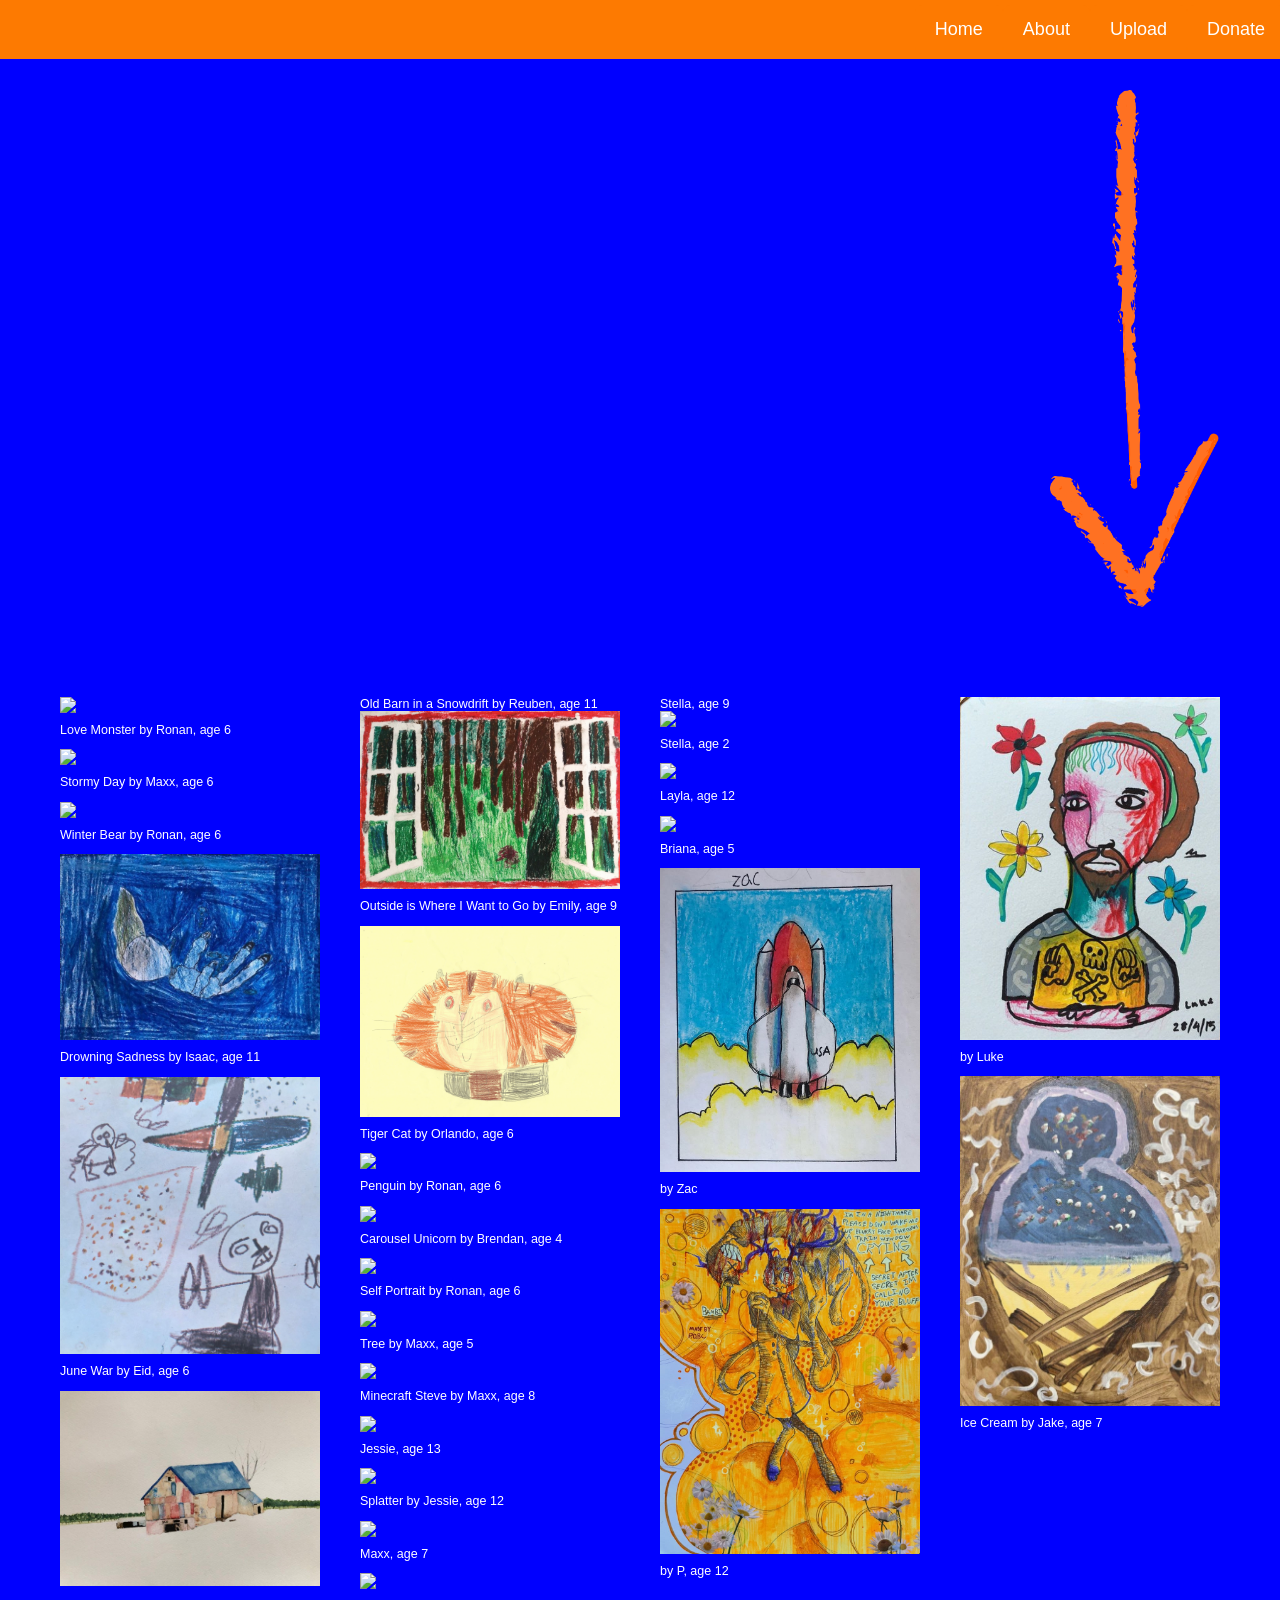
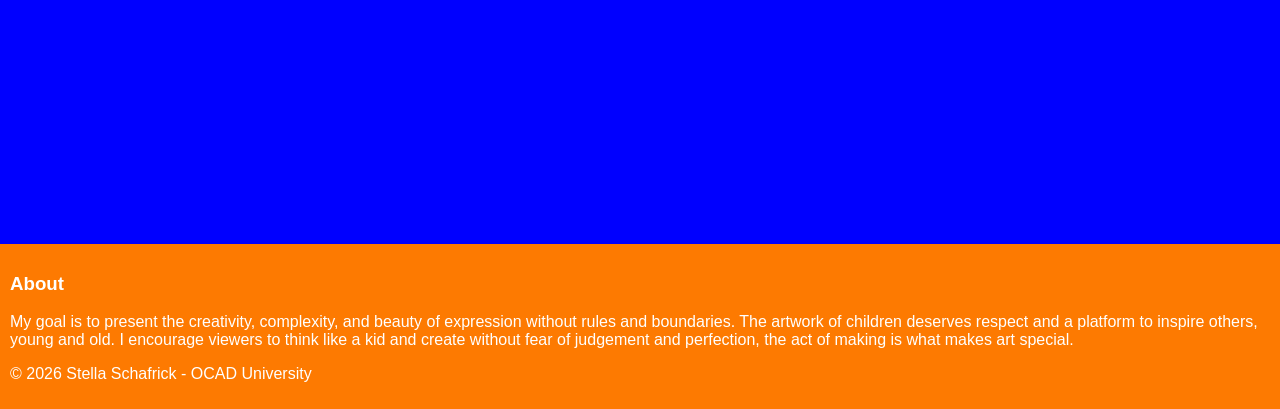
==== index.html @ 602b0946 "moved added new content" ====
<!DOCTYPE html>
<html lang="en">

<head>

<meta charset="UTF-8">
<meta name="viewport" content="width=device-width, initial-scale=1.0">


<script src="https://code.jquery.com/jquery-3.7.1.min.js" integrity="sha256-/JqT3SQfawRcv/BIHPThkBvs0OEvtFFmqPF/lYI/Cxo=" crossorigin="anonymous"></script>
<script src="https://cdn.jsdelivr.net/npm/jquery.scrollto@2.1.3/jquery.scrollTo.min.js"></script>



<head>
<link rel="stylesheet" href="https://use.typekit.net/yku5wda.css">
<link rel="stylesheet" href="main.css">
</head>

<script src="script.js"></script>

<script>
    function openImage(img) {
      document.getElementById("lightbox").style.display = "flex";
      document.getElementById("lightbox-img").src = img.src;
    
      const caption = img.dataset.caption || "";
      document.getElementById("lightbox-caption").textContent = caption;
    }
    
    function closeImage() {
      document.getElementById("lightbox").style.display = "none";
    }
    </script>

<body>
    <header>


        <nav class="header-right">
            <a href="index.html">Home</a>
            <a class="scroll-link" href="#about">About</a>
            <a href="upload.html">Upload</a>
            <a href="donate.html">Donate</a>


        </nav>
        <div class="header-left">
            <h1 class="image-text">Think Like A Kid</h1>
            <img src="img/arrow2.png" class="arrow-img">
        </div>

    </header>

    



</html>

<div id="lightbox" onclick="closeImage()">
        <img id="lightbox-img">
        <p id="lightbox-caption"></p>
</div>


<div id="lightbox" onclick="closeImage()">
    <img id="lightbox-img">
    </div>



<div class="image-grid">


<div>
<img src="img/lovemonster_ronan_age 6.jpg" onclick="openImage(this)">
<p>Love Monster by Ronan, age 6</p>
</div>

<div>
<img src="img/maxx 2.png" onclick="openImage(this)">
<p>Stormy Day by Maxx, age 6</p>
</div>

<div>
<img src="img/winter bear_ronan_age 6.png" onclick="openImage(this)">
<p>Winter Bear by Ronan, age 6</p>
</div>

<div>
    <img src="img/drowning sadness by isaac age 11.jpg" onclick="openImage(this)">
    <p>Drowning Sadness by Isaac, age 11</p>
    </div>  

    <div>
        <img src="img/june war by Eid age 6.jpg" onclick="openImage(this)">
        <p>June War by Eid, age 6</p>
    </div>  

    <div>
        <img src="img/Old Barn in a Snowdrift Reuben, Age 11 .jpg" onclick="openImage(this)">
        <p>Old Barn in a Snowdrift by Reuben, age 11</p>
    </div>  

    <div>
        <img src="img/outside is where i want to go by emily age 9.jpg" onclick="openImage(this)">
        <p>Outside is Where I Want to Go by Emily, age 9</p>
        </div>  

        <div>
            <img src="img/tiger cat by orlando, age 6.jpg" onclick="openImage(this)">
            <p>Tiger Cat by Orlando, age 6</p>
            </div>  

       
<div>
<img src="img/penguin_ronan_age 6.jpg" onclick="openImage(this)">
<p>Penguin by Ronan, age 6</p>
</div>

<div>
    <img src="img/decorated carousel unicorn_brendan 2026_age 4.jpg" onclick="openImage(this)">
    <p>Carousel Unicorn by Brendan, age 4</p>
    </div>

<div>
<img src="img/self portrait_ronan _age 6.jpg" onclick="openImage(this)">
<p>Self Portrait by Ronan, age 6</p>
</div>

<div>
<img src="img/maxx.png" onclick="openImage(this)">
<p>Tree by Maxx, age 5</p>
</div>

<div>
    <img src="img/maxx 3.png" onclick="openImage(this)">
    <p>Minecraft Steve by Maxx, age 8</p>
    </div>

<div>
    <img src="img/jessie.png" onclick="openImage(this)">
    <p>Jessie, age 13</p>
    </div>  

<div>
    <img src="img/jessie 2.png" onclick="openImage(this)">
    <p>Splatter by Jessie, age 12</p>
    </div>  
 
    <div>
        <img src="img/maxx 2015.png" onclick="openImage(this)">
        <p>Maxx, age 7</p>
    </div>  

    <div>
        <img src="img/jessie 2014.png" onclick="openImage(this)">
        <p>Stella, age 9</p>
        </div>  
       
        <div>
            <img src="img/stella 2008.png" onclick="openImage(this)">
            <p>Stella, age 2</p>
        </div>  

      <div>
           <img src="img/elephant12.png" onclick="openImage(this)">
        <p>Layla, age 12</p>
     </div>  
     
     <div>
        <img src="img/flowers5.png" onclick="openImage(this)">
        <p>Briana, age 5</p>
    </div>  

    <div>
        <img src="img/Zac.jpg" onclick="openImage(this)">
        <p>by Zac</p>
    </div>  

    <div>
        <img src="img/P12.jpg" onclick="openImage(this)">
        <p>by P, age 12</p>
    </div>  

    <div>
        <img src="img/Luke.jpg" onclick="openImage(this)">
        <p>by Luke</p>
    </div>  

    <div>
        <img src="img/jake7.jpg" 
        onclick="openImage(this)">
        <p>Ice Cream by Jake, age 7</p>
      </div>

</div>






</script>

        <div class="page-container">
          
      
          <footer id="about">

            <h3>About</h3>
            <p>My goal is to present the creativity, complexity, and beauty of expression without rules and boundaries. 
                The artwork of children deserves respect and a platform to inspire others, young and old. 
                I encourage viewers to think like a kid and create without fear of judgement and perfection, the act of making is what makes art special. </p>
            <p>© 2026 Stella Schafrick - OCAD University</p>
          </footer>
      
        </div>
      </body>

   
      
     
</html>
---- main.css ----
body {
    margin: 0;
    background-color: blue;
    font-family: "Arial", sans-serif;
    text-align: left;
    color: white;
  
    
    }

    img {

        max-width: 100%;
    }
    
    header {
      width: 100%;
      padding: 30px 60px;
      box-sizing: border-box;
    }
        nav.header-right {
          
          position:fixed;
          top:0px;
          right:60px;

          line-height:2.7;
        
        }
        
        nav a {
          display:inline-block;
        padding: 0px 20px;
        background: #fd7a01;
        color: white;
        text-decoration: none;
        border-radius: 7px;
          transition: transform 0.2s;
          
        
        
        
        }

        nav a:hover {
          transform: rotate(10deg);
        }


   h1 {
    font-family: "peckham-press", sans-serif;
    font-weight: 400;
    font-style: normal;      
    font-size: 14vw;
     margin: 0;
     line-height:1.1;
     background-image: url('img/orange1.jpg'); 
     -webkit-background-clip: text; 
     background-clip: text;
  
     -webkit-text-fill-color: transparent; 
     color: transparent;   
    
    }
    
    
    .image-grid {

        column-count: 4;
        column-gap: 40px;
        padding: 60px;
        break-inside: avoid;
        
        }

    
    .image-grid img {
    
    width: 100%;
    max-width: 600px;
    display: grid;
    margin: auto;
    cursor: pointer;
    transition: transform 0.2s;
    break-inside: avoid;

    
    }
    
    
    .image-grid p {
    
    font-size: 12.5px;
    margin-top: 10px;
    font-weight: 500;
    break-inside: avoid;

    
    }
    
    .grid-container {
        display: grid;
        grid-template-columns: repeat(3, 100px);
        justify-content: left;
      }
      
    
    
    

    img {

        max-width: 400px;
        height: auto;
        
        }

        #lightbox {

            display: none;
            position: fixed;
            top: 0;
            left: 0;
            width: 100%;
            height: 100%;
            background: rgba(0,0,0,0.85);
            justify-content: center;
            align-items: center;
            
            }
                        
            #lightbox img {
            
            max-width: 90%;
            max-height: 90%;
            border-radius: 10px;
            
            }

            .image-grid img {
                cursor: pointer;
                transition: transform 0.2s;
                break-inside: avoid;

                }
                
                .image-grid img:hover {
                transform: scale(1.05) rotate(3deg);
                }
    
 .description {
     width: 750px;           
     padding: 50px;         
     text-align: left;       
     border-radius: 2px; 
     position: absolute;     
     top: 200px;              
     right: 378px; 
     font-size: 14px;           
      
}

.container {
    width: 900px;           
    align: left ; 
    padding: 40px;    
    top: 325px;              
    right: 550px; 

}

.image-link img {
    width: 300px;
    border-radius: 12px;
    transition: 0.3s ease;
    cursor: pointer;
  }
  
  .image-link img:hover {
    transform: scale(1.05);
    opacity: 0.100;
  }

  .form-container1  img {
    position: absolute;     
    top: 300px;
    right: 900px;
    max-height: 350px;

  }
  .form-container2  img { 
    position: absolute;     
    top: 300px;
    right: 575px;
    max-height: 300px;

  }
  .form-container3  img {
    position: absolute;     
    top: 300px;
    right: 260px;
    max-height: 300px;
  }


          
    html, body {
      height: 100%;
      margin: 0;
    }
    
    .page-container {
      display: flex;
      flex-direction: column;
      min-height: 100vh;
    }
    
  
    
    .page-container {
      display: flex;
      flex-direction: column;
      min-height: 40vh;

    }
    
    main {
      flex: 1;
    }
    
    footer {
      background: #fd7a01;
      color: white;
      text-align: left;
      padding: 10px;
      margin-top: auto;   
      }
    

    .h3 {
      font-size: 10vw;
      font-family: "doublebass", sans-serif;
      font-weight: 700;
      font-style: normal; 
      align:left;
    }
  
    .header-right {
      position: fixed;    
      top: 0;
      left: 0;
      width: 100%;
      background-color: #fd7a01;  
      display: flex;
      justify-content: right;
      z-index: 1000;       
      padding: 5px;
    }
    
    .header-right a {
      color: white;
      text-decoration: none;
      font-size: 18px;
    }
    
    body {
      margin: 0;
      padding-top: 60px; 
    }
    
   
    
    .header-left {
      display: flex;
      align-items: center;
      width: 100%;
    }
    
    .image-text {
      margin: 0;
    }
    
    .arrow-img {
      width: 170px;
      height: auto;
      margin-left: auto;
    }
    
    @media (max-width:950px) {
    nav.header-right {
      position:static;
      width:100%;
      text-align:center;
      column-count:2;
    }
  
    }
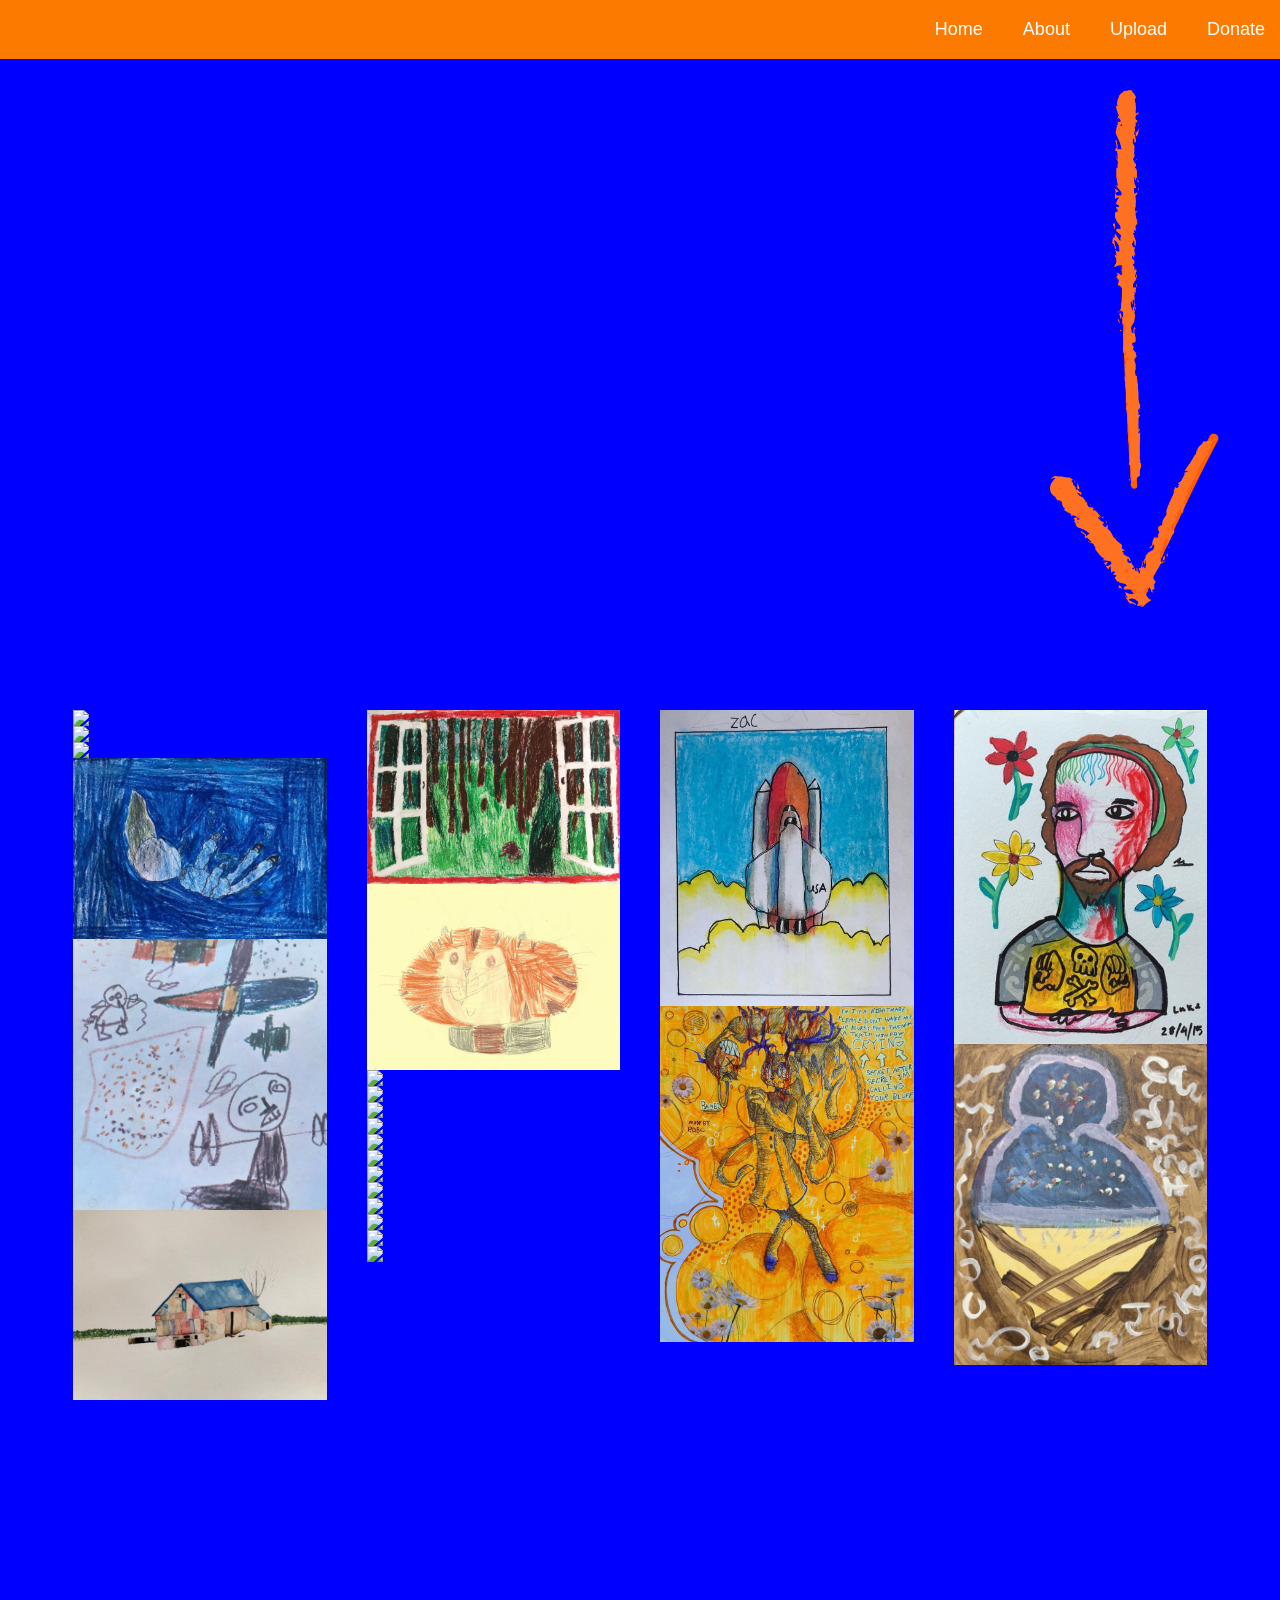
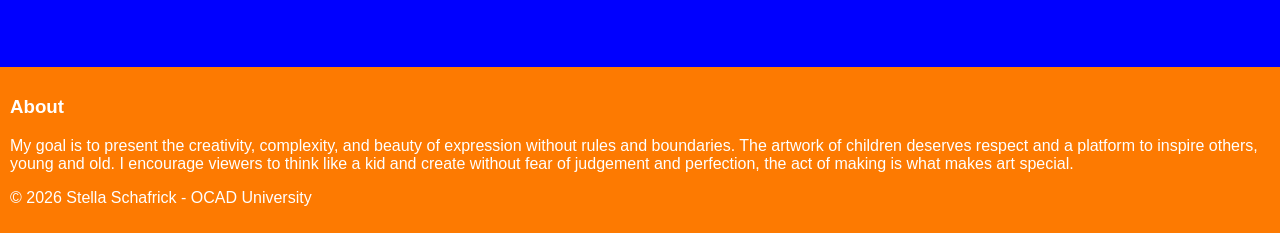
==== commit 30f9f31a: "change 2" ====
--- a/index.html
+++ b/index.html
@@ -69,130 +69,107 @@
     </div>
 
 
-
 <div class="image-grid">
 
 
 <div>
-<img src="img/lovemonster_ronan_age 6.jpg" onclick="openImage(this)">
-<p>Love Monster by Ronan, age 6</p>
-</div>
-
-<div>
-<img src="img/maxx 2.png" onclick="openImage(this)">
-<p>Stormy Day by Maxx, age 6</p>
-</div>
-
-<div>
-<img src="img/winter bear_ronan_age 6.png" onclick="openImage(this)">
-<p>Winter Bear by Ronan, age 6</p>
-</div>
-
-<div>
-    <img src="img/drowning sadness by isaac age 11.jpg" onclick="openImage(this)">
-    <p>Drowning Sadness by Isaac, age 11</p>
-    </div>  
-
-    <div>
-        <img src="img/june war by Eid age 6.jpg" onclick="openImage(this)">
-        <p>June War by Eid, age 6</p>
-    </div>  
-
-    <div>
-        <img src="img/Old Barn in a Snowdrift Reuben, Age 11 .jpg" onclick="openImage(this)">
-        <p>Old Barn in a Snowdrift by Reuben, age 11</p>
-    </div>  
-
-    <div>
-        <img src="img/outside is where i want to go by emily age 9.jpg" onclick="openImage(this)">
-        <p>Outside is Where I Want to Go by Emily, age 9</p>
+<img src="img/lovemonster_ronan_age 6.jpg" onclick="openImage(this)" data-caption="Love Monster by Ronan, age 6">
+
+</div>
+
+<div>
+<img src="img/maxx 2.png" onclick="openImage(this)" data-caption="Stormy Day by Maxx, age 6" >
+
+</div>
+
+<div>
+<img src="img/winter bear_ronan_age 6.png" onclick="openImage(this)"data-caption="Winter Bear by Ronan, age 6"  >
+
+</div>
+
+<div>
+    <img src="img/drowning sadness by isaac age 11.jpg" onclick="openImage(this)" data-caption="Drowning Sadness by Isaac, age 11">
+    </div>  
+
+    <div>
+        <img src="img/june war by Eid age 6.jpg" onclick="openImage(this)" data-caption="June War by Eid, age 6">
+    </div>  
+
+    <div>
+        <img src="img/Old Barn in a Snowdrift Reuben, Age 11 .jpg" onclick="openImage(this)" data-caption="Old Barn in a Snowdrift by Reuben, age 11">
+    </div>  
+
+    <div>
+        <img src="img/outside is where i want to go by emily age 9.jpg" onclick="openImage(this)" data-caption="Outside is Where I Want to Go by Emily, age 9">
         </div>  
 
         <div>
-            <img src="img/tiger cat by orlando, age 6.jpg" onclick="openImage(this)">
-            <p>Tiger Cat by Orlando, age 6</p>
+            <img src="img/tiger cat by orlando, age 6.jpg" onclick="openImage(this)" data-caption="Tiger Cat by Orlando, age 6">
             </div>  
 
        
 <div>
-<img src="img/penguin_ronan_age 6.jpg" onclick="openImage(this)">
-<p>Penguin by Ronan, age 6</p>
-</div>
-
-<div>
-    <img src="img/decorated carousel unicorn_brendan 2026_age 4.jpg" onclick="openImage(this)">
-    <p>Carousel Unicorn by Brendan, age 4</p>
+<img src="img/penguin_ronan_age 6.jpg" onclick="openImage(this)" data-caption="Penguin by Ronan, age 6">
+</div>
+
+<div>
+    <img src="img/decorated carousel unicorn_brendan 2026_age 4.jpg" onclick="openImage(this)" data-caption="Carousel Unicorn by Brendan, age 4">
     </div>
 
 <div>
-<img src="img/self portrait_ronan _age 6.jpg" onclick="openImage(this)">
-<p>Self Portrait by Ronan, age 6</p>
-</div>
-
-<div>
-<img src="img/maxx.png" onclick="openImage(this)">
-<p>Tree by Maxx, age 5</p>
-</div>
-
-<div>
-    <img src="img/maxx 3.png" onclick="openImage(this)">
-    <p>Minecraft Steve by Maxx, age 8</p>
+<img src="img/self portrait_ronan _age 6.jpg" onclick="openImage(this)" data-caption="Self Portrait by Ronan, age 6">
+</div>
+
+<div>
+<img src="img/maxx.png" onclick="openImage(this)" data-caption="Tree by Maxx, age 5">
+</div>
+
+<div>
+    <img src="img/maxx 3.png" onclick="openImage(this)" data-caption="Minecraft Steve by Maxx, age 8">
     </div>
 
 <div>
-    <img src="img/jessie.png" onclick="openImage(this)">
-    <p>Jessie, age 13</p>
-    </div>  
-
-<div>
-    <img src="img/jessie 2.png" onclick="openImage(this)">
-    <p>Splatter by Jessie, age 12</p>
+    <img src="img/jessie.png" onclick="openImage(this)" data-caption="Jessie, age 13">
+    </div>  
+
+<div>
+    <img src="img/jessie 2.png" onclick="openImage(this)" data-caption="Splatter by Jessie, age 11">
     </div>  
  
     <div>
-        <img src="img/maxx 2015.png" onclick="openImage(this)">
-        <p>Maxx, age 7</p>
-    </div>  
-
-    <div>
-        <img src="img/jessie 2014.png" onclick="openImage(this)">
-        <p>Stella, age 9</p>
+        <img src="img/maxx 2015.png" onclick="openImage(this)" data-caption="Maxx, age 7">
+    </div>  
+
+    <div>
+        <img src="img/jessie 2014.png" onclick="openImage(this)" data-caption="Stella, age 9">
         </div>  
        
         <div>
-            <img src="img/stella 2008.png" onclick="openImage(this)">
-            <p>Stella, age 2</p>
+            <img src="img/stella 2008.png" onclick="openImage(this)" data-caption="Stella, age 2">
         </div>  
 
       <div>
-           <img src="img/elephant12.png" onclick="openImage(this)">
-        <p>Layla, age 12</p>
+           <img src="img/elephant12.png" onclick="openImage(this)" data-caption="Layla, age 12">
      </div>  
      
      <div>
-        <img src="img/flowers5.png" onclick="openImage(this)">
-        <p>Briana, age 5</p>
-    </div>  
-
-    <div>
-        <img src="img/Zac.jpg" onclick="openImage(this)">
-        <p>by Zac</p>
-    </div>  
-
-    <div>
-        <img src="img/P12.jpg" onclick="openImage(this)">
-        <p>by P, age 12</p>
-    </div>  
-
-    <div>
-        <img src="img/Luke.jpg" onclick="openImage(this)">
-        <p>by Luke</p>
-    </div>  
-
-    <div>
-        <img src="img/jake7.jpg" 
-        onclick="openImage(this)">
-        <p>Ice Cream by Jake, age 7</p>
+        <img src="img/flowers5.png" onclick="openImage(this)" data-caption="Briana, age 5">
+    </div>  
+
+    <div>
+        <img src="img/Zac.jpg" onclick="openImage(this)" data-caption="by Zac">
+    </div>  
+
+    <div>
+        <img src="img/P12.jpg" onclick="openImage(this)" data-caption="by P, age 12">
+    </div>  
+
+    <div>
+        <img src="img/Luke.jpg" onclick="openImage(this)" data-caption="by Luke">
+    </div>  
+
+    <div>
+        <img src="img/jake7.jpg" onclick="openImage(this)" data-caption="Ice Cream by Jake, age 7">
       </div>
 
 </div>
--- a/main.css
+++ b/main.css
@@ -58,9 +58,9 @@
      background-image: url('img/orange1.jpg'); 
      -webkit-background-clip: text; 
      background-clip: text;
-  
      -webkit-text-fill-color: transparent; 
-     color: transparent;   
+     color: transparent;  
+     line-height: 1; 
     
     }
     
@@ -69,7 +69,7 @@
 
         column-count: 4;
         column-gap: 40px;
-        padding: 60px;
+        padding: 73px;
         break-inside: avoid;
         
         }
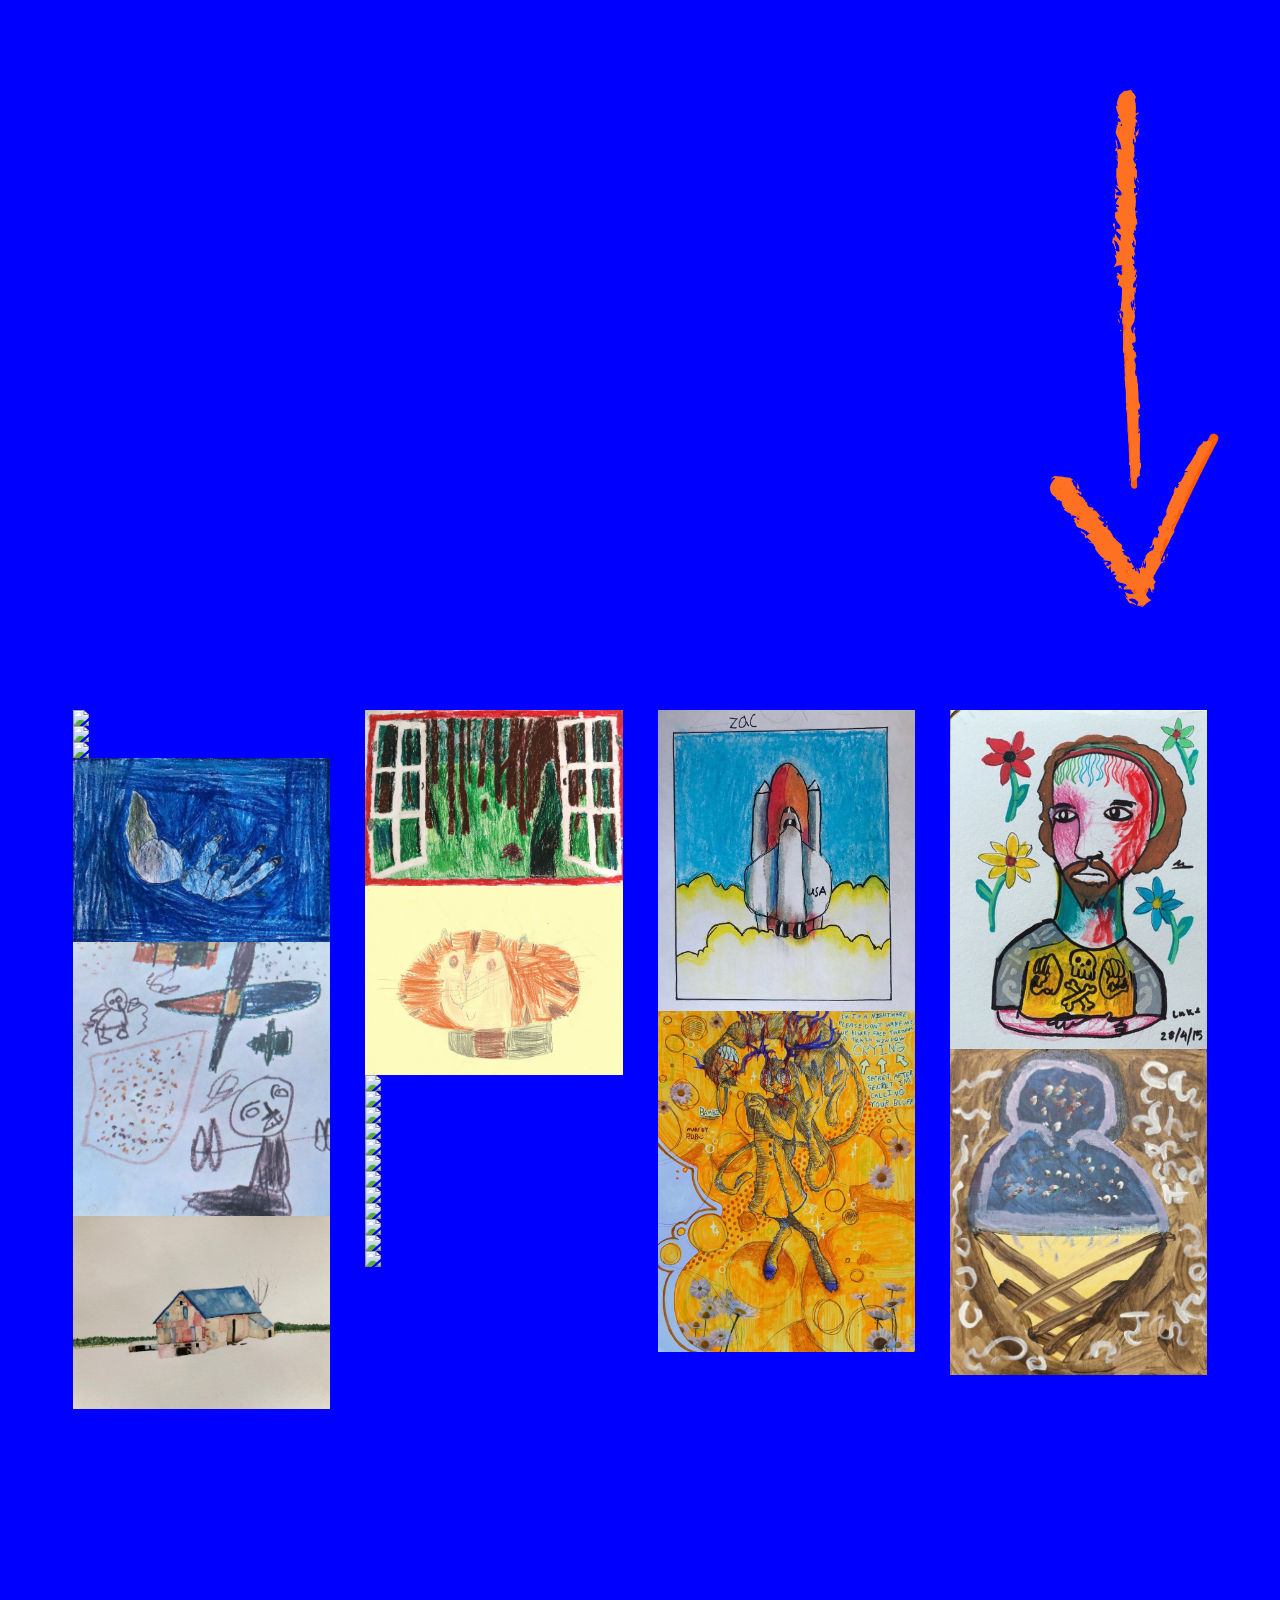
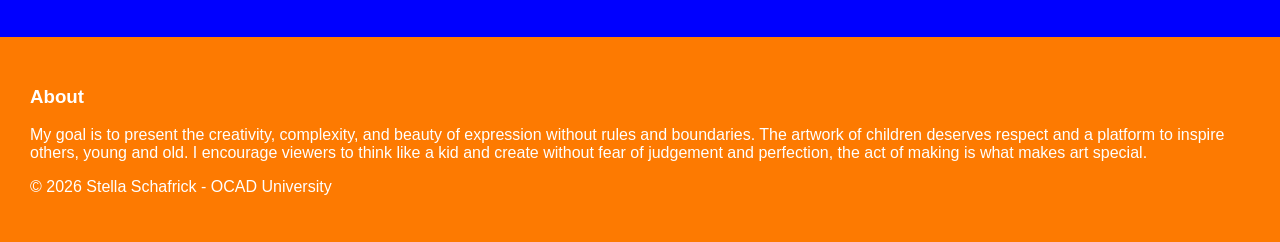
==== commit 420f6a12: "move" ====
--- a/index.html
+++ b/index.html
@@ -37,11 +37,11 @@
     <header>
 
 
-        <nav class="header-right">
-            <a href="index.html">Home</a>
-            <a class="scroll-link" href="#about">About</a>
-            <a href="upload.html">Upload</a>
-            <a href="donate.html">Donate</a>
+        <nav class="button">
+            <a href="index.html">HOME</a>
+            <a class="scroll-link" href="#about">ABOUT</a>
+            <a href="upload.html">UPLOAD</a>
+            <a href="donate.html">DONATE</a>
 
 
         </nav>
--- a/main.css
+++ b/main.css
@@ -2,7 +2,7 @@
 body {
     margin: 0;
     background-color: blue;
-    font-family: "Arial", sans-serif;
+    font-family: "Helvetica", sans-serif;
     text-align: left;
     color: white;
   
@@ -30,13 +30,13 @@
         }
         
         nav a {
-          display:inline-block;
+        display:inline-block;
         padding: 0px 20px;
         background: #fd7a01;
         color: white;
         text-decoration: none;
         border-radius: 7px;
-          transition: transform 0.2s;
+        transition: transform 0.2s;
           
         
         
@@ -71,6 +71,7 @@
         column-gap: 40px;
         padding: 73px;
         break-inside: avoid;
+        grid-gap: 35px;
         
         }
 
@@ -83,7 +84,6 @@
     margin: auto;
     cursor: pointer;
     transition: transform 0.2s;
-    break-inside: avoid;
 
     
     }
@@ -95,6 +95,7 @@
     margin-top: 10px;
     font-weight: 500;
     break-inside: avoid;
+    row-gap: 40px;
 
     
     }
@@ -233,35 +234,37 @@
       background: #fd7a01;
       color: white;
       text-align: left;
-      padding: 10px;
-      margin-top: auto;   
+      padding: 30px;
+      margin-top: auto;  
+      background-image: url('img/orange1.jpg');
+
       }
     
 
-    .h3 {
-      font-size: 10vw;
-      font-family: "doublebass", sans-serif;
-      font-weight: 700;
-      font-style: normal; 
-      align:left;
-    }
-  
-    .header-right {
+   
+    .button {
       position: fixed;    
       top: 0;
       left: 0;
       width: 100%;
-      background-color: #fd7a01;  
       display: flex;
       justify-content: right;
       z-index: 1000;       
-      padding: 5px;
-    }
-    
-    .header-right a {
-      color: white;
-      text-decoration: none;
+      padding: 12px;
+      background-image: url('img/orange1.jpg');
+      font-weight: 400;
+
+      
+    }
+    
+    .button a {
+      color: blue;
       font-size: 18px;
+      background-image: url('img/orange1.jpg');
+      background: transparent;
+
+
+
     }
     
     body {
@@ -275,6 +278,7 @@
       display: flex;
       align-items: center;
       width: 100%;
+      
     }
     
     .image-text {
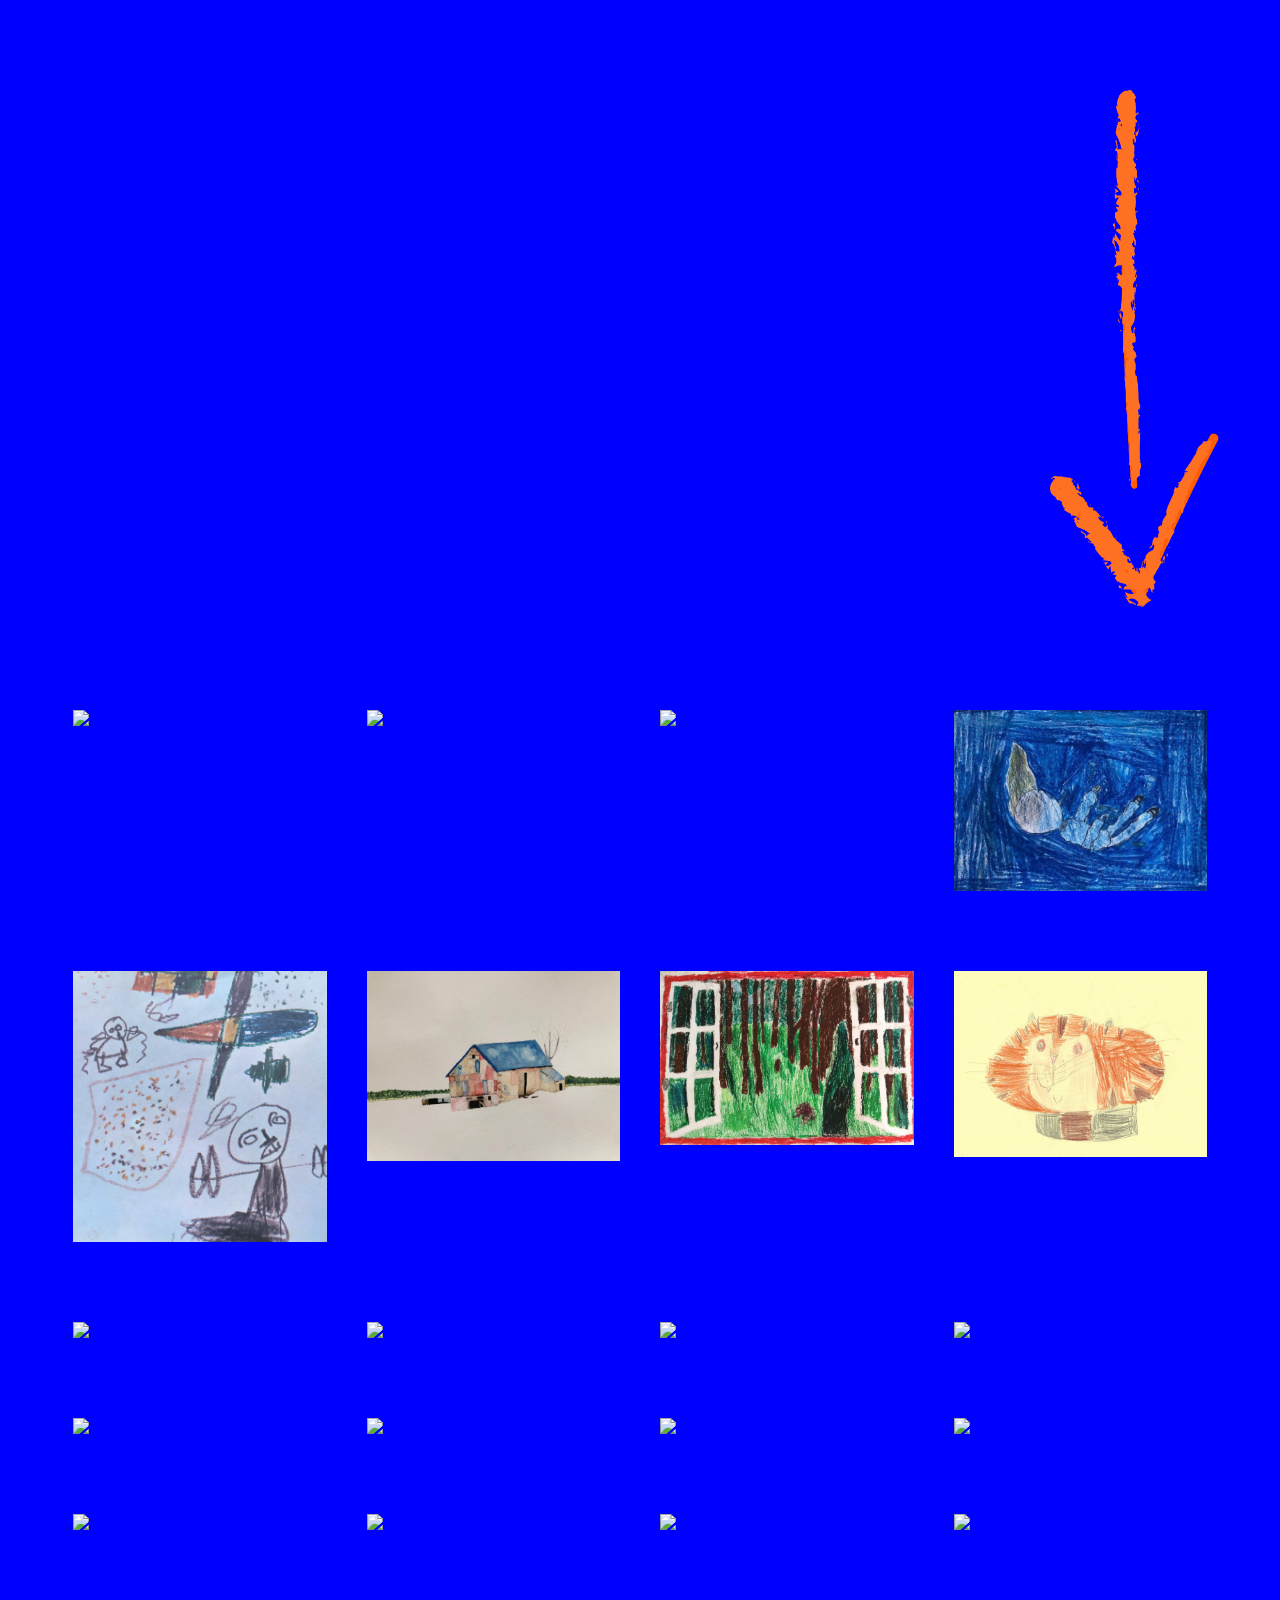
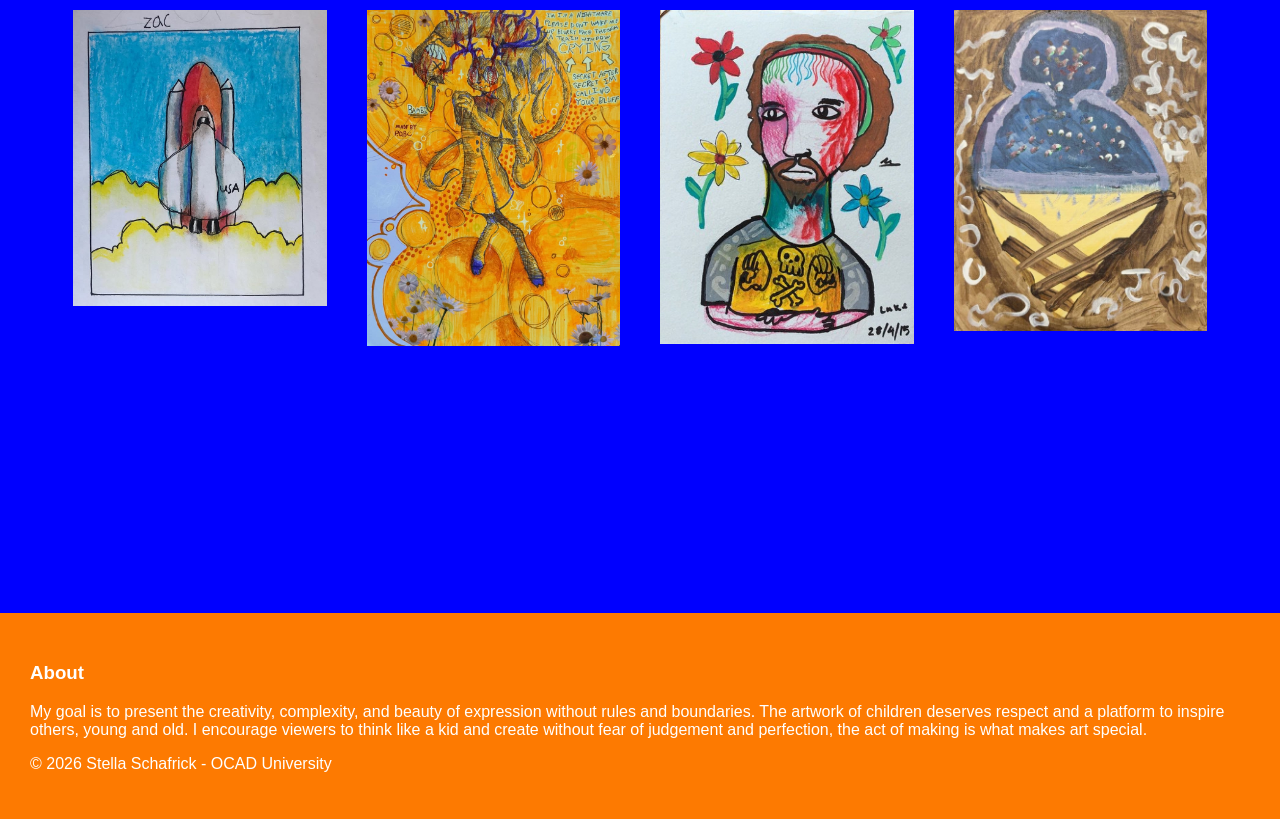
==== commit ef3adadb: "move" ====
--- a/index.html
+++ b/index.html
@@ -9,6 +9,9 @@
 
 <script src="https://code.jquery.com/jquery-3.7.1.min.js" integrity="sha256-/JqT3SQfawRcv/BIHPThkBvs0OEvtFFmqPF/lYI/Cxo=" crossorigin="anonymous"></script>
 <script src="https://cdn.jsdelivr.net/npm/jquery.scrollto@2.1.3/jquery.scrollTo.min.js"></script>
+
+<div class="grid" data-masonry='{ "itemSelector": ".grid-item", "columnWidth": 200 }'>
+
 
 
 
--- a/main.css
+++ b/main.css
@@ -10,7 +10,7 @@
     }
 
     img {
-
+        width: 100%;
         max-width: 100%;
     }
     
@@ -54,26 +54,30 @@
     font-style: normal;      
     font-size: 14vw;
      margin: 0;
-     line-height:1.1;
+     line-height:0.9;
      background-image: url('img/orange1.jpg'); 
      -webkit-background-clip: text; 
      background-clip: text;
      -webkit-text-fill-color: transparent; 
      color: transparent;  
-     line-height: 1; 
     
     }
     
     
     .image-grid {
-
-        column-count: 4;
-        column-gap: 40px;
+          
+      display: grid-lanes;
+      grid-template-columns: repeat(auto-fill, minmax(120px, 1fr));
+  
+        display: grid;
         padding: 73px;
         break-inside: avoid;
-        grid-gap: 35px;
-        
+        grid-template-columns: repeat(4, 1fr);
+        gap: 40px;
         }
+
+        
+
 
     
     .image-grid img {
@@ -84,22 +88,13 @@
     margin: auto;
     cursor: pointer;
     transition: transform 0.2s;
-
-    
-    }
-    
-    
-    .image-grid p {
-    
-    font-size: 12.5px;
-    margin-top: 10px;
-    font-weight: 500;
-    break-inside: avoid;
-    row-gap: 40px;
-
-    
-    }
-    
+    
+
+    
+    }
+    
+    
+  
     .grid-container {
         display: grid;
         grid-template-columns: repeat(3, 100px);
@@ -107,15 +102,7 @@
       }
       
     
-    
-    
-
-    img {
-
-        max-width: 400px;
-        height: auto;
-        
-        }
+
 
         #lightbox {
 
@@ -123,8 +110,8 @@
             position: fixed;
             top: 0;
             left: 0;
-            width: 100%;
-            height: 100%;
+            width: auto;
+            height: auto;
             background: rgba(0,0,0,0.85);
             justify-content: center;
             align-items: center;
@@ -133,17 +120,27 @@
                         
             #lightbox img {
             
-            max-width: 90%;
-            max-height: 90%;
-            border-radius: 10px;
-            
+              width: auto;
+              height: auto;
+              max-width: 90vw;
+              max-height: 90vh;
+              border-radius: 20px;
+              transform: scale(1.05);
             }
 
             .image-grid img {
                 cursor: pointer;
                 transition: transform 0.2s;
                 break-inside: avoid;
-
+                gap: 20px;
+                width: 100%;
+                display: block;
+
+                }
+
+                .image-grid div {
+                  break-inside: avoid;
+                  margin-bottom: 40px; 
                 }
                 
                 .image-grid img:hover {
@@ -152,12 +149,9 @@
     
  .description {
      width: 750px;           
-     padding: 50px;         
+     padding: 60px;         
      text-align: left;       
      border-radius: 2px; 
-     position: absolute;     
-     top: 200px;              
-     right: 378px; 
      font-size: 14px;           
       
 }
@@ -275,15 +269,33 @@
    
     
     .header-left {
-      display: flex;
-      align-items: center;
+      font-family: "peckham-press", sans-serif;
+      display: flex;
+      align-items: left;
       width: 100%;
+      font-size: 40px;
+      color:#fd7a01;
+
       
     }
-    
-    .image-text {
-      margin: 0;
-    }
+
+    .description {
+font-size: 20px;
+
+    }
+
+  
+    
+  .form-container img {
+    width: 20%;
+    display: grid;
+    grid-template-columns: repeat(3, 100px);
+    justify-content: left;
+    display: flex;   
+    justify-content: center; 
+}
+
+
     
     .arrow-img {
       width: 170px;
@@ -297,6 +309,31 @@
       width:100%;
       text-align:center;
       column-count:2;
-    }
+     }  
+
+    .arrow-img {
+        width: 100px;
+        height: 200px;
+      }
+
+      .image-grid {
+        display: grid;
+        gap: 20px;
+        grid-template-columns: repeat(2, 1fr);
+        margin: -25px;
+      }
+
+    .button a {
+      scale: 70%;
+      display: flex;
+      gap:10px;
+      justify-content: center;
+    }
+
+    .h1 {
+      text-align: right;
+    }
+
+   
   
     }
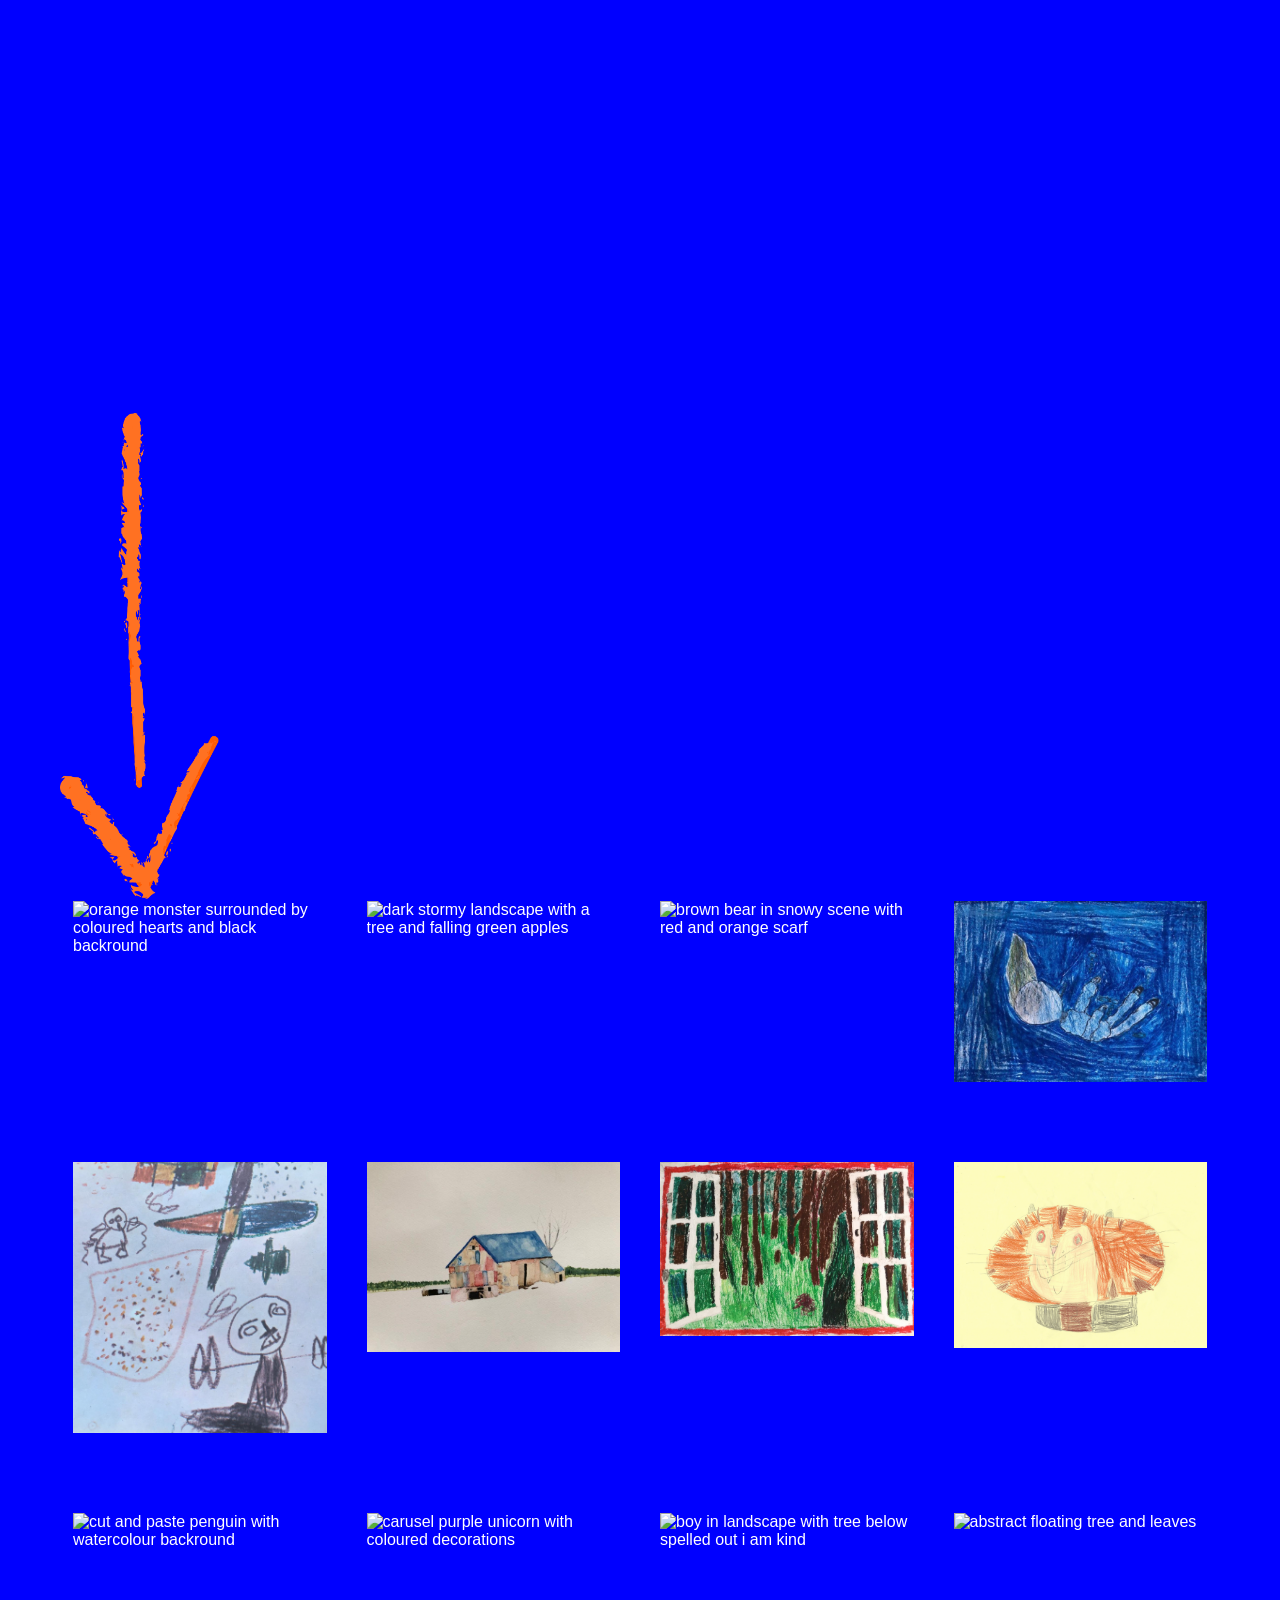
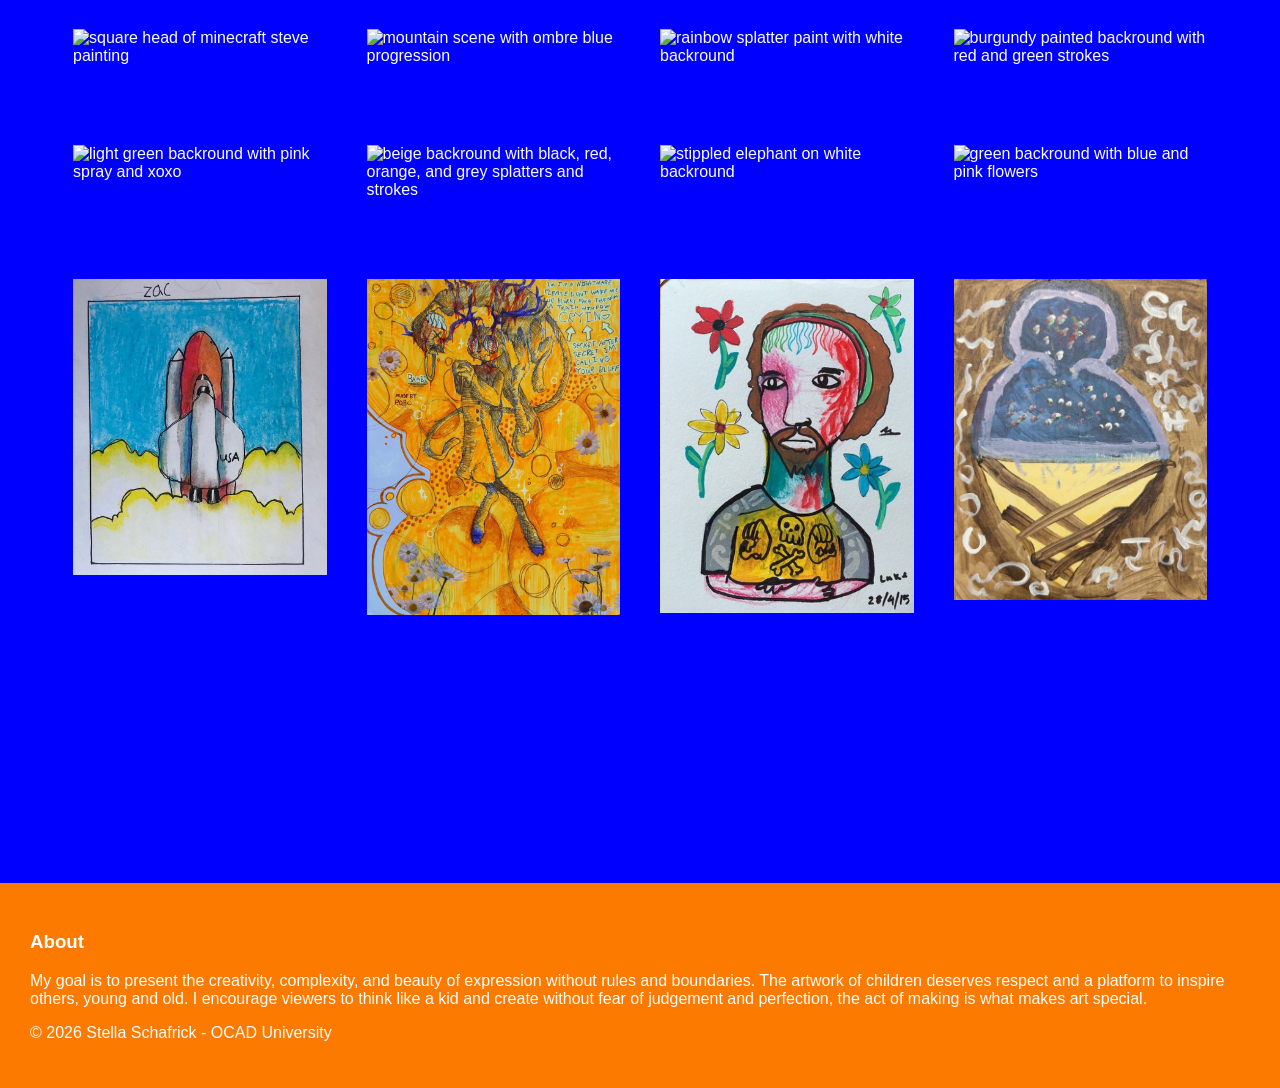
==== commit aab739e6: "edit" ====
--- a/index.html
+++ b/index.html
@@ -76,30 +76,30 @@
 
 
 <div>
-<img src="img/lovemonster_ronan_age 6.jpg" onclick="openImage(this)" data-caption="Love Monster by Ronan, age 6">
-
-</div>
-
-<div>
-<img src="img/maxx 2.png" onclick="openImage(this)" data-caption="Stormy Day by Maxx, age 6" >
-
-</div>
-
-<div>
-<img src="img/winter bear_ronan_age 6.png" onclick="openImage(this)"data-caption="Winter Bear by Ronan, age 6"  >
-
-</div>
-
-<div>
-    <img src="img/drowning sadness by isaac age 11.jpg" onclick="openImage(this)" data-caption="Drowning Sadness by Isaac, age 11">
-    </div>  
-
-    <div>
-        <img src="img/june war by Eid age 6.jpg" onclick="openImage(this)" data-caption="June War by Eid, age 6">
-    </div>  
-
-    <div>
-        <img src="img/Old Barn in a Snowdrift Reuben, Age 11 .jpg" onclick="openImage(this)" data-caption="Old Barn in a Snowdrift by Reuben, age 11">
+<img src="img/lovemonster_ronan_age 6.jpg" onclick="openImage(this)" data-caption="Love Monster by Ronan, age 6" alt="orange monster surrounded by coloured hearts and black backround">
+
+</div>
+
+<div>
+<img src="img/maxx 2.png" onclick="openImage(this)" data-caption="Stormy Day by Maxx, age 6" alt="dark stormy landscape with a tree and falling green apples">
+
+</div>
+
+<div>
+<img src="img/winter bear_ronan_age 6.png" onclick="openImage(this)"data-caption="Winter Bear by Ronan, age 6" alt="brown bear in snowy scene with red and orange scarf" >
+
+</div>
+
+<div>
+    <img src="img/drowning sadness by isaac age 11.jpg" onclick="openImage(this)" data-caption="Drowning Sadness by Isaac, age 11" alt="person submerged, falling deeper into water">
+    </div>  
+
+    <div>
+        <img src="img/june war by Eid age 6.jpg" onclick="openImage(this)" data-caption="June War by Eid, age 6" alt="a skribbled depiction of war planes and people">
+    </div>  
+
+    <div>
+        <img src="img/Old Barn in a Snowdrift Reuben, Age 11 .jpg" onclick="openImage(this)" data-caption="Old Barn in a Snowdrift by Reuben, age 11" alt="watercolour barn in snowy landscape">
     </div>  
 
     <div>
@@ -107,72 +107,72 @@
         </div>  
 
         <div>
-            <img src="img/tiger cat by orlando, age 6.jpg" onclick="openImage(this)" data-caption="Tiger Cat by Orlando, age 6">
+            <img src="img/tiger cat by orlando, age 6.jpg" onclick="openImage(this)" data-caption="Tiger Cat by Orlando, age 6" alt="tiger cat head with long whiskers">
             </div>  
 
        
 <div>
-<img src="img/penguin_ronan_age 6.jpg" onclick="openImage(this)" data-caption="Penguin by Ronan, age 6">
-</div>
-
-<div>
-    <img src="img/decorated carousel unicorn_brendan 2026_age 4.jpg" onclick="openImage(this)" data-caption="Carousel Unicorn by Brendan, age 4">
+<img src="img/penguin_ronan_age 6.jpg" onclick="openImage(this)" data-caption="Penguin by Ronan, age 6" alt="cut and paste penguin with watercolour backround">
+</div>
+
+<div>
+    <img src="img/decorated carousel unicorn_brendan 2026_age 4.jpg" onclick="openImage(this)" data-caption="Carousel Unicorn by Brendan, age 4" alt="carusel purple unicorn with coloured decorations">
     </div>
 
 <div>
-<img src="img/self portrait_ronan _age 6.jpg" onclick="openImage(this)" data-caption="Self Portrait by Ronan, age 6">
-</div>
-
-<div>
-<img src="img/maxx.png" onclick="openImage(this)" data-caption="Tree by Maxx, age 5">
-</div>
-
-<div>
-    <img src="img/maxx 3.png" onclick="openImage(this)" data-caption="Minecraft Steve by Maxx, age 8">
+<img src="img/self portrait_ronan _age 6.jpg" onclick="openImage(this)" data-caption="Self Portrait by Ronan, age 6" alt="boy in landscape with tree below spelled out i am kind">
+</div>
+
+<div>
+<img src="img/maxx.png" onclick="openImage(this)" data-caption="Tree by Maxx, age 5" alt="abstract floating tree and leaves">
+</div>
+
+<div>
+    <img src="img/maxx 3.png" onclick="openImage(this)" data-caption="Minecraft Steve by Maxx, age 8" alt="square head of minecraft steve painting">
     </div>
 
 <div>
-    <img src="img/jessie.png" onclick="openImage(this)" data-caption="Jessie, age 13">
-    </div>  
-
-<div>
-    <img src="img/jessie 2.png" onclick="openImage(this)" data-caption="Splatter by Jessie, age 11">
+    <img src="img/jessie.png" onclick="openImage(this)" data-caption="Jessie, age 13" alt="mountain scene with ombre blue progression">
+    </div>  
+
+<div>
+    <img src="img/jessie 2.png" onclick="openImage(this)" data-caption="Splatter by Jessie, age 11" alt="rainbow splatter paint with white backround">
     </div>  
  
     <div>
-        <img src="img/maxx 2015.png" onclick="openImage(this)" data-caption="Maxx, age 7">
-    </div>  
-
-    <div>
-        <img src="img/jessie 2014.png" onclick="openImage(this)" data-caption="Stella, age 9">
+        <img src="img/maxx 2015.png" onclick="openImage(this)" data-caption="Maxx, age 7" alt="burgundy painted backround with red and green strokes">
+    </div>  
+
+    <div>
+        <img src="img/jessie 2014.png" onclick="openImage(this)" data-caption="Stella, age 9" alt="light green backround with pink spray and xoxo">
         </div>  
        
         <div>
-            <img src="img/stella 2008.png" onclick="openImage(this)" data-caption="Stella, age 2">
+            <img src="img/stella 2008.png" onclick="openImage(this)" data-caption="Stella, age 2" alt="beige backround with black, red, orange, and grey splatters and strokes">
         </div>  
 
       <div>
-           <img src="img/elephant12.png" onclick="openImage(this)" data-caption="Layla, age 12">
+           <img src="img/elephant12.png" onclick="openImage(this)" data-caption="Layla, age 12" alt="stippled elephant on white backround">
      </div>  
      
      <div>
-        <img src="img/flowers5.png" onclick="openImage(this)" data-caption="Briana, age 5">
-    </div>  
-
-    <div>
-        <img src="img/Zac.jpg" onclick="openImage(this)" data-caption="by Zac">
-    </div>  
-
-    <div>
-        <img src="img/P12.jpg" onclick="openImage(this)" data-caption="by P, age 12">
-    </div>  
-
-    <div>
-        <img src="img/Luke.jpg" onclick="openImage(this)" data-caption="by Luke">
-    </div>  
-
-    <div>
-        <img src="img/jake7.jpg" onclick="openImage(this)" data-caption="Ice Cream by Jake, age 7">
+        <img src="img/flowers5.png" onclick="openImage(this)" data-caption="Briana, age 5" alt="green backround with blue and pink flowers">
+    </div>  
+
+    <div>
+        <img src="img/Zac.jpg" onclick="openImage(this)" data-caption="by Zac" alt="rocketship taking off from clouds">
+    </div>  
+
+    <div>
+        <img src="img/P12.jpg" onclick="openImage(this)" data-caption="by P, age 12" alt="yellow backround with blue antlered chatacter in center">
+    </div>  
+
+    <div>
+        <img src="img/Luke.jpg" onclick="openImage(this)" data-caption="by Luke" alt="male portrait with florals and white backround">
+    </div>  
+
+    <div>
+        <img src="img/jake7.jpg" onclick="openImage(this)" data-caption="Ice Cream by Jake, age 7" alt="blue icecream cone with brown backround">
       </div>
 
 </div>
--- a/main.css
+++ b/main.css
@@ -104,30 +104,36 @@
     
 
 
-        #lightbox {
-
-            display: none;
-            position: fixed;
-            top: 0;
-            left: 0;
-            width: auto;
-            height: auto;
-            background: rgba(0,0,0,0.85);
-            justify-content: center;
-            align-items: center;
-            
-            }
-                        
-            #lightbox img {
-            
-              width: auto;
-              height: auto;
-              max-width: 90vw;
-              max-height: 90vh;
-              border-radius: 20px;
-              transform: scale(1.05);
-            }
-
+      #lightbox {
+        position: fixed;
+        top: 0;
+        left: 0;
+        width: 100%;
+        height: 100%;
+        display: none;            
+        justify-content: center;
+        align-items: center;
+        flex-direction: column;
+        background: rgba(0, 0, 0, 0.95);  
+        z-index: 9999;
+        padding: 20px;
+      }
+      
+      #lightbox img {
+        max-width: 100vw;
+        max-height: 90vh;
+        width: auto;
+        height: auto;
+        object-fit: contain;   
+      }
+      
+      #lightbox-caption {
+        margin-top: 15px;
+        color: white;
+        font-size: 16px;
+        text-align: center;
+        max-width: 80vw;
+      }
             .image-grid img {
                 cursor: pointer;
                 transition: transform 0.2s;
@@ -177,29 +183,7 @@
     opacity: 0.100;
   }
 
-  .form-container1  img {
-    position: absolute;     
-    top: 300px;
-    right: 900px;
-    max-height: 350px;
-
-  }
-  .form-container2  img { 
-    position: absolute;     
-    top: 300px;
-    right: 575px;
-    max-height: 300px;
-
-  }
-  .form-container3  img {
-    position: absolute;     
-    top: 300px;
-    right: 260px;
-    max-height: 300px;
-  }
-
-
-          
+  
     html, body {
       height: 100%;
       margin: 0;
@@ -234,7 +218,6 @@
 
       }
     
-
    
     .button {
       position: fixed;    
@@ -256,9 +239,6 @@
       font-size: 18px;
       background-image: url('img/orange1.jpg');
       background: transparent;
-
-
-
     }
     
     body {
@@ -270,37 +250,38 @@
     
     .header-left {
       font-family: "peckham-press", sans-serif;
-      display: flex;
       align-items: left;
       width: 100%;
       font-size: 40px;
       color:#fd7a01;
-
-      
+      margin-bottom: -110px; 
     }
 
     .description {
-font-size: 20px;
-
-    }
-
-  
-    
-  .form-container img {
-    width: 20%;
-    display: grid;
-    grid-template-columns: repeat(3, 100px);
-    justify-content: left;
-    display: flex;   
-    justify-content: center; 
-}
-
+      font-size: 20px;
+
+    }
+
+    .form-container {
+      display: flex;
+      gap: 5px;
+      justify-content: flex-start; 
+      align-items: center;
+    }
+
+
+    .form-container img {
+      width: 400px; /* or whatever size you want */
+      height: auto;
+      display: block;
+      padding: 50px;
+    }
 
     
     .arrow-img {
-      width: 170px;
+      width: 160px;
       height: auto;
-      margin-left: auto;
+      align-items: right;
     }
     
     @media (max-width:950px) {
@@ -334,6 +315,11 @@
       text-align: right;
     }
 
+    .form-container img {
+      flex-direction: column;
+      align-items: flex-start;
+  
+    }
    
   
     }
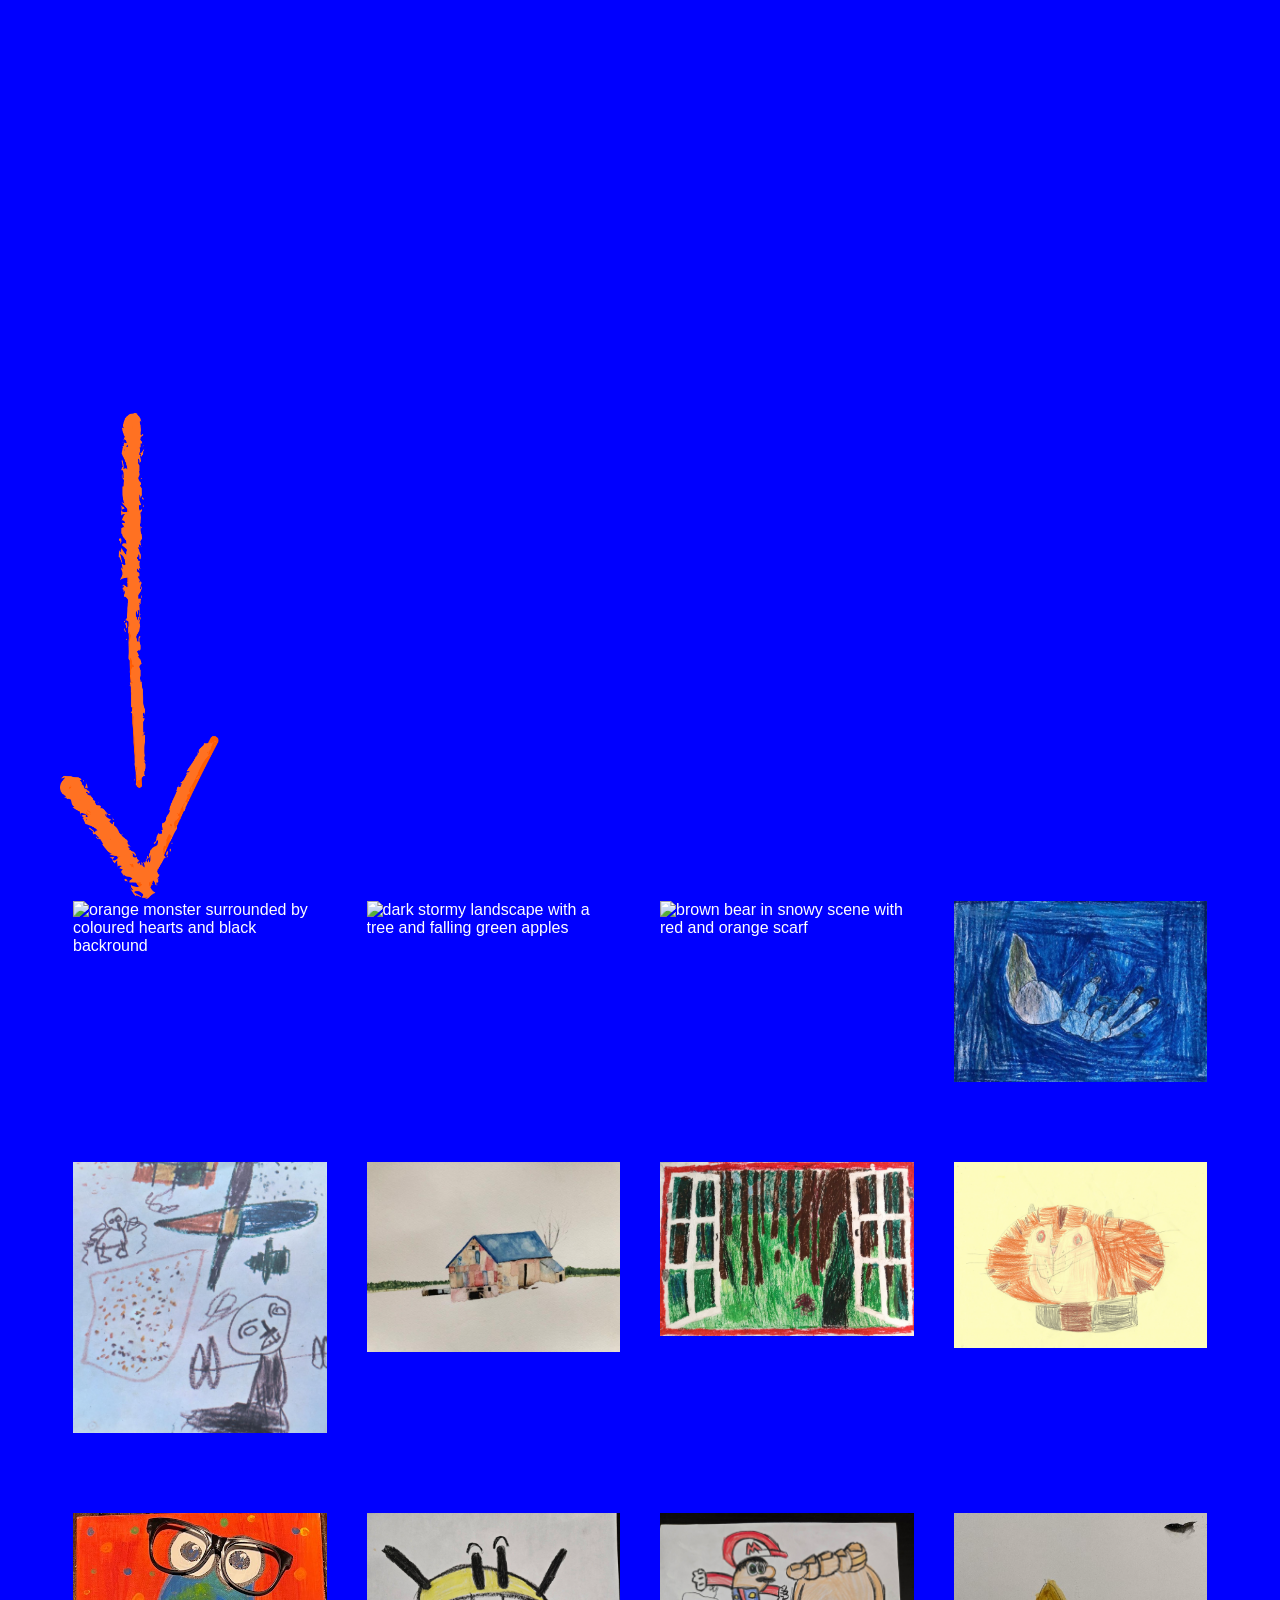
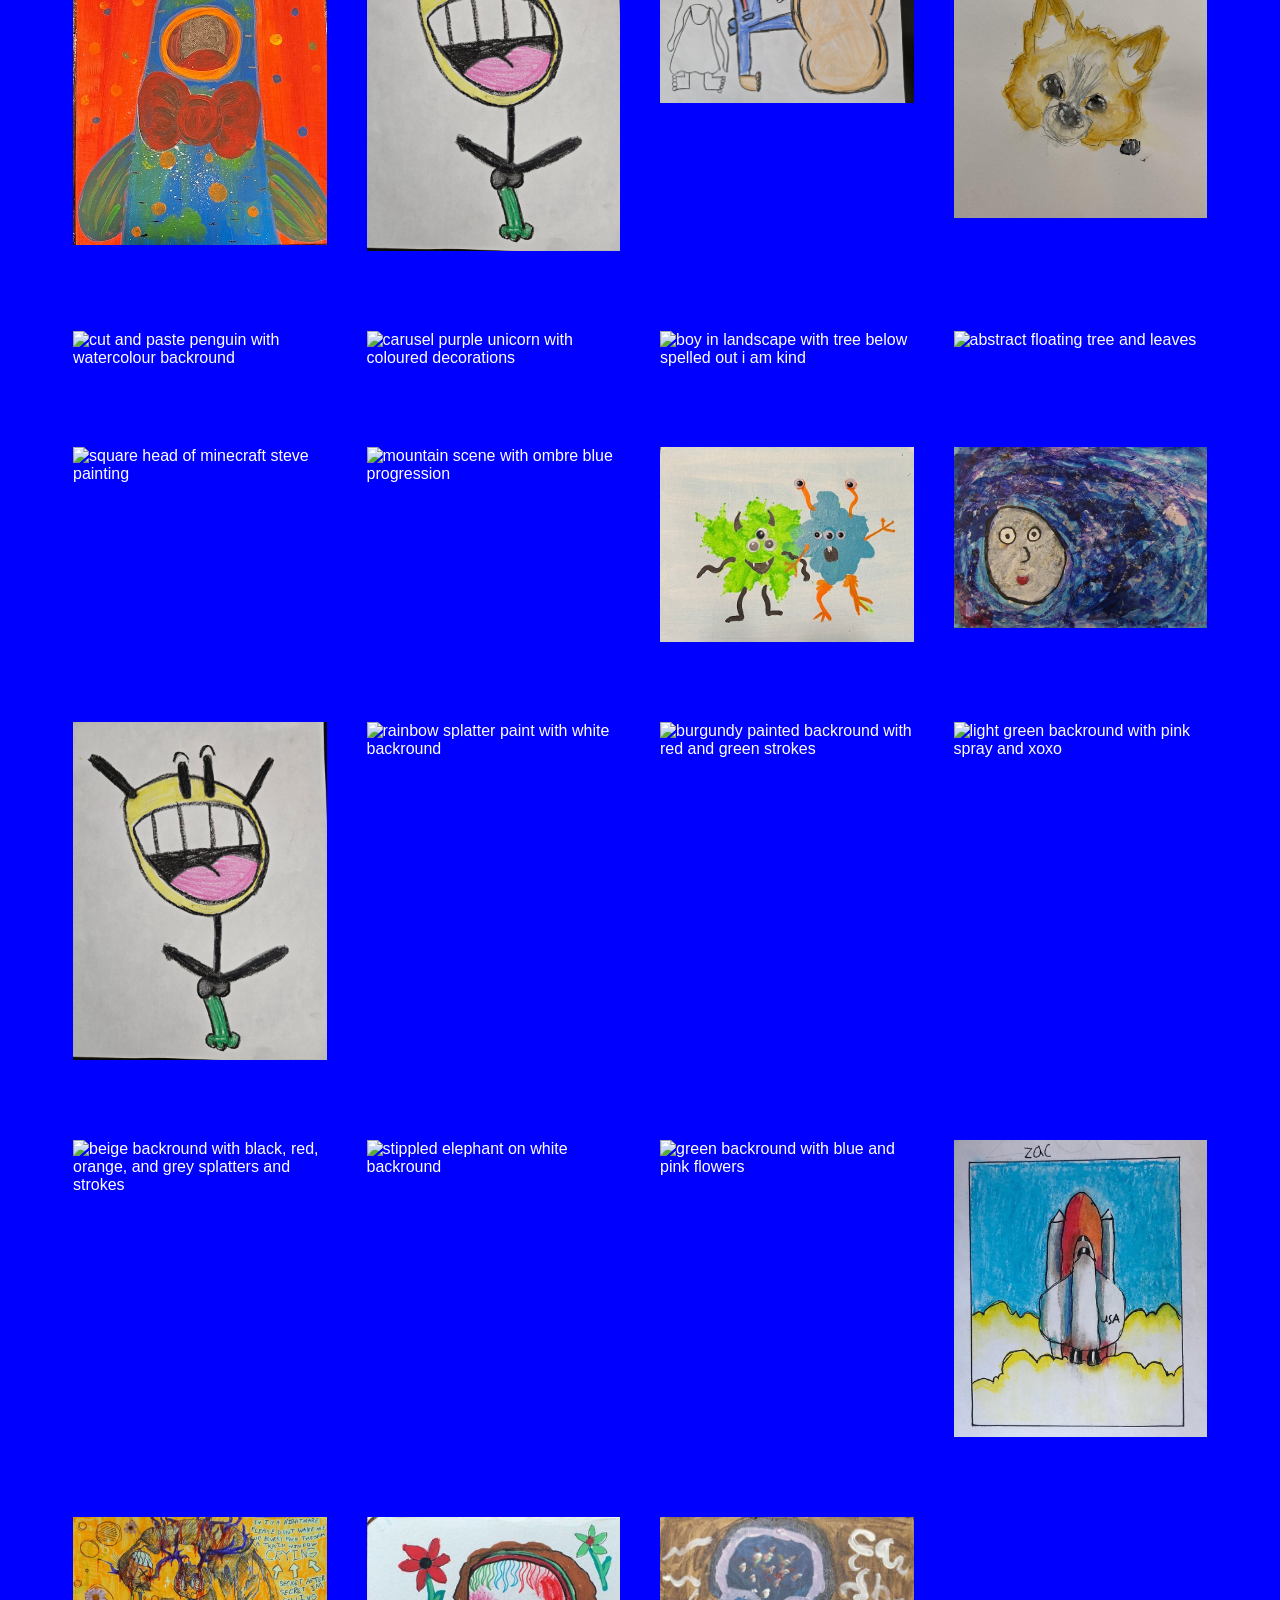
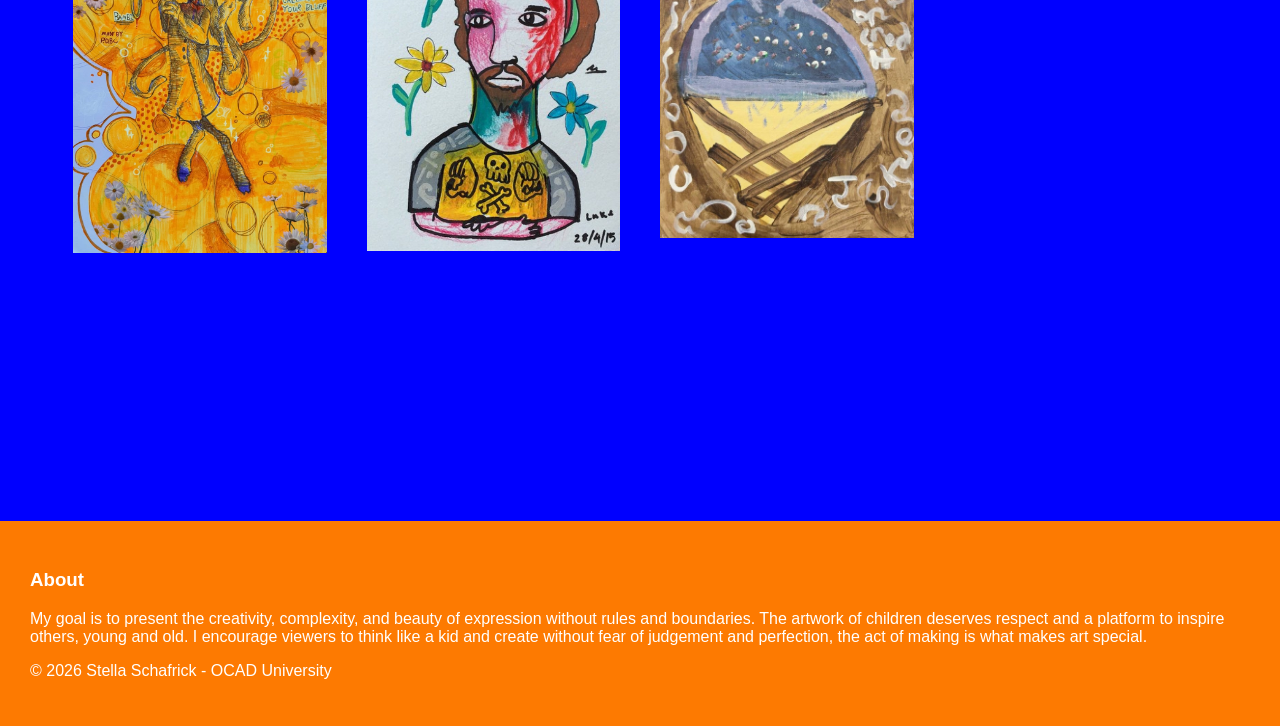
==== commit f37343ee: "image change" ====
--- a/index.html
+++ b/index.html
@@ -110,7 +110,21 @@
             <img src="img/tiger cat by orlando, age 6.jpg" onclick="openImage(this)" data-caption="Tiger Cat by Orlando, age 6" alt="tiger cat head with long whiskers">
             </div>  
 
-       
+            <div>
+                <img src="img/seal.jpg" onclick="openImage(this)" alt="seal with glasses on red backround">
+                </div>      
+
+                <div>
+                    <img src="img/happy man.jpg" onclick="openImage(this)" alt="happy emoji man on white backround">
+                </div>  
+
+                <div>
+                    <img src="img/mario foot.jpg" onclick="openImage(this)" alt="mario with big foot sticking out">
+                </div>  
+
+                <div>
+                    <img src="img/dog head.jpg" onclick="openImage(this)" alt="dog head on white backround">
+                </div>  
 <div>
 <img src="img/penguin_ronan_age 6.jpg" onclick="openImage(this)" data-caption="Penguin by Ronan, age 6" alt="cut and paste penguin with watercolour backround">
 </div>
@@ -133,6 +147,18 @@
 
 <div>
     <img src="img/jessie.png" onclick="openImage(this)" data-caption="Jessie, age 13" alt="mountain scene with ombre blue progression">
+    </div>  
+
+    <div>
+        <img src="img/friends.jpg" onclick="openImage(this)" alt="two bacteria monsters standing beside eachother">
+    </div>  
+
+    <div>
+        <img src="img/moon.jpg" onclick="openImage(this)" alt="moon face on purple galaxy backround">
+    </div>  
+
+    <div>
+        <img src="img/happy man.jpg" onclick="openImage(this)" alt="happy emoji man on white backround">
     </div>  
 
 <div>
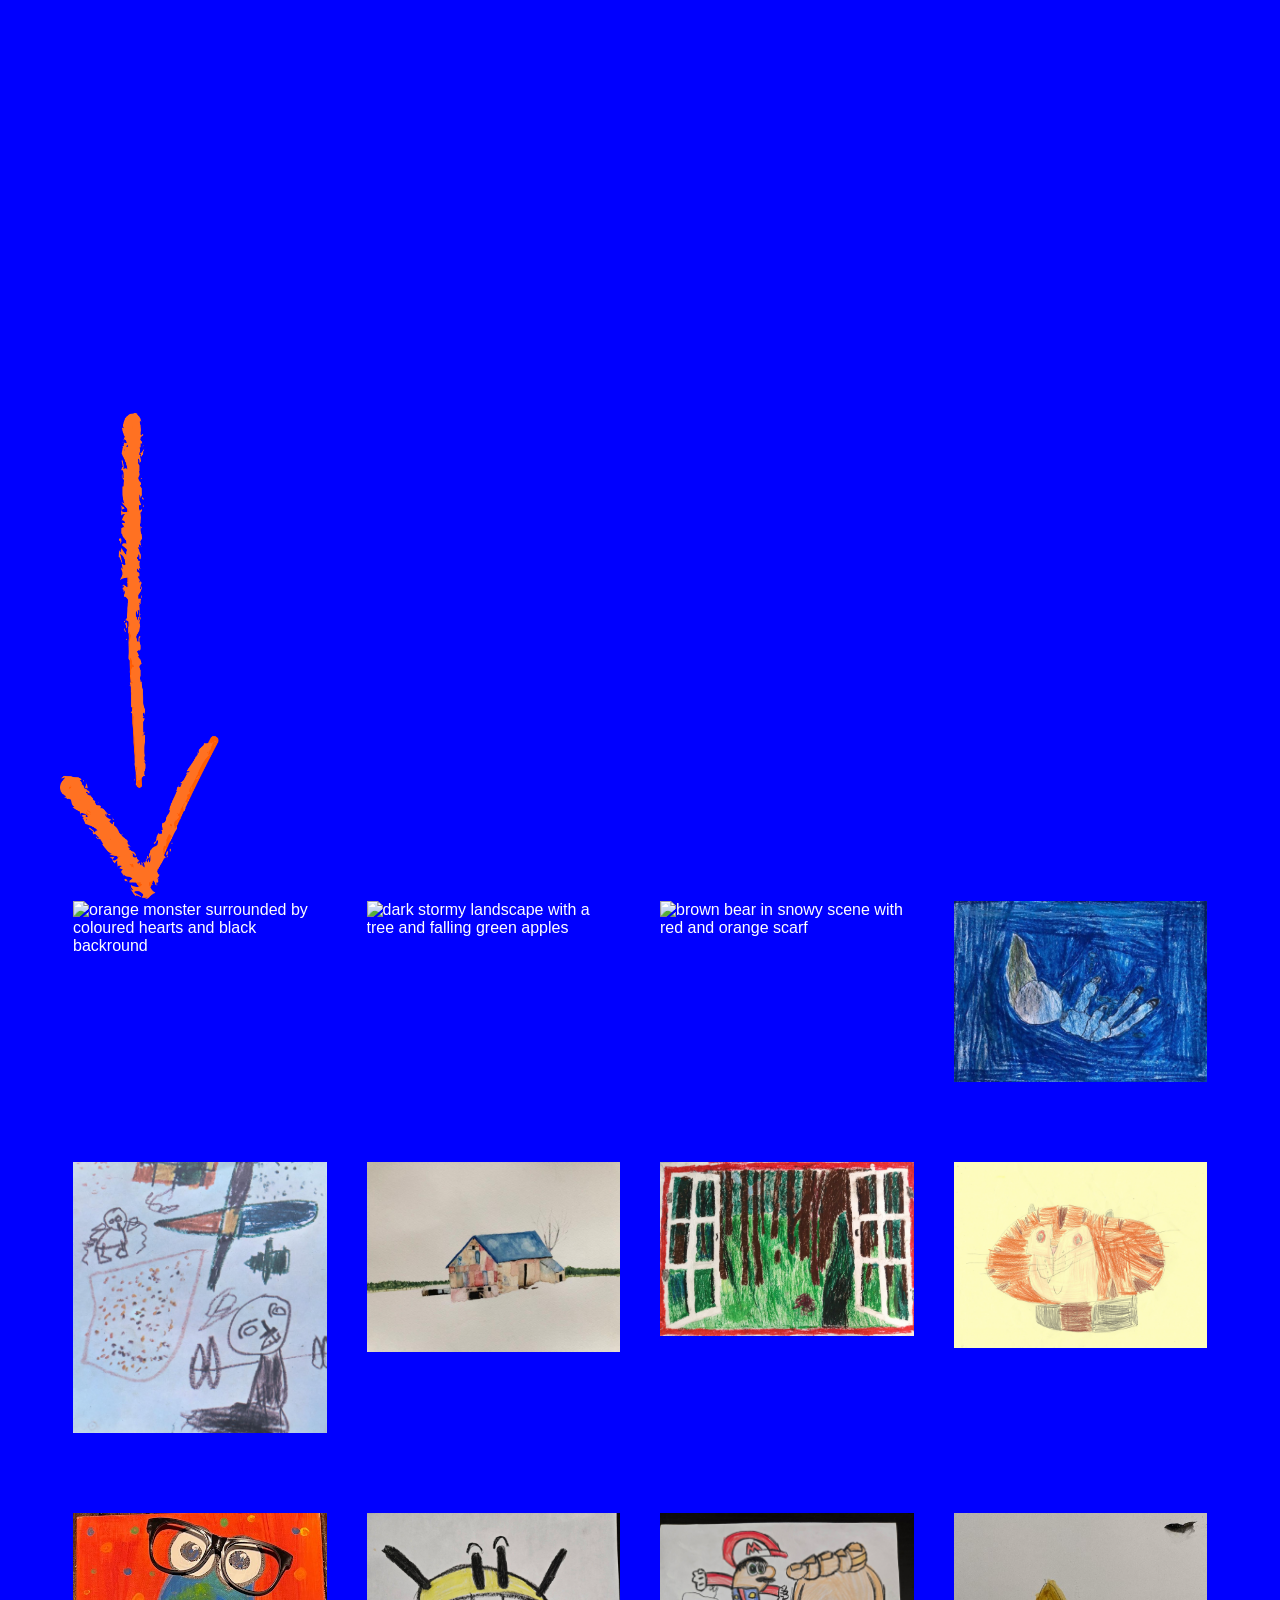
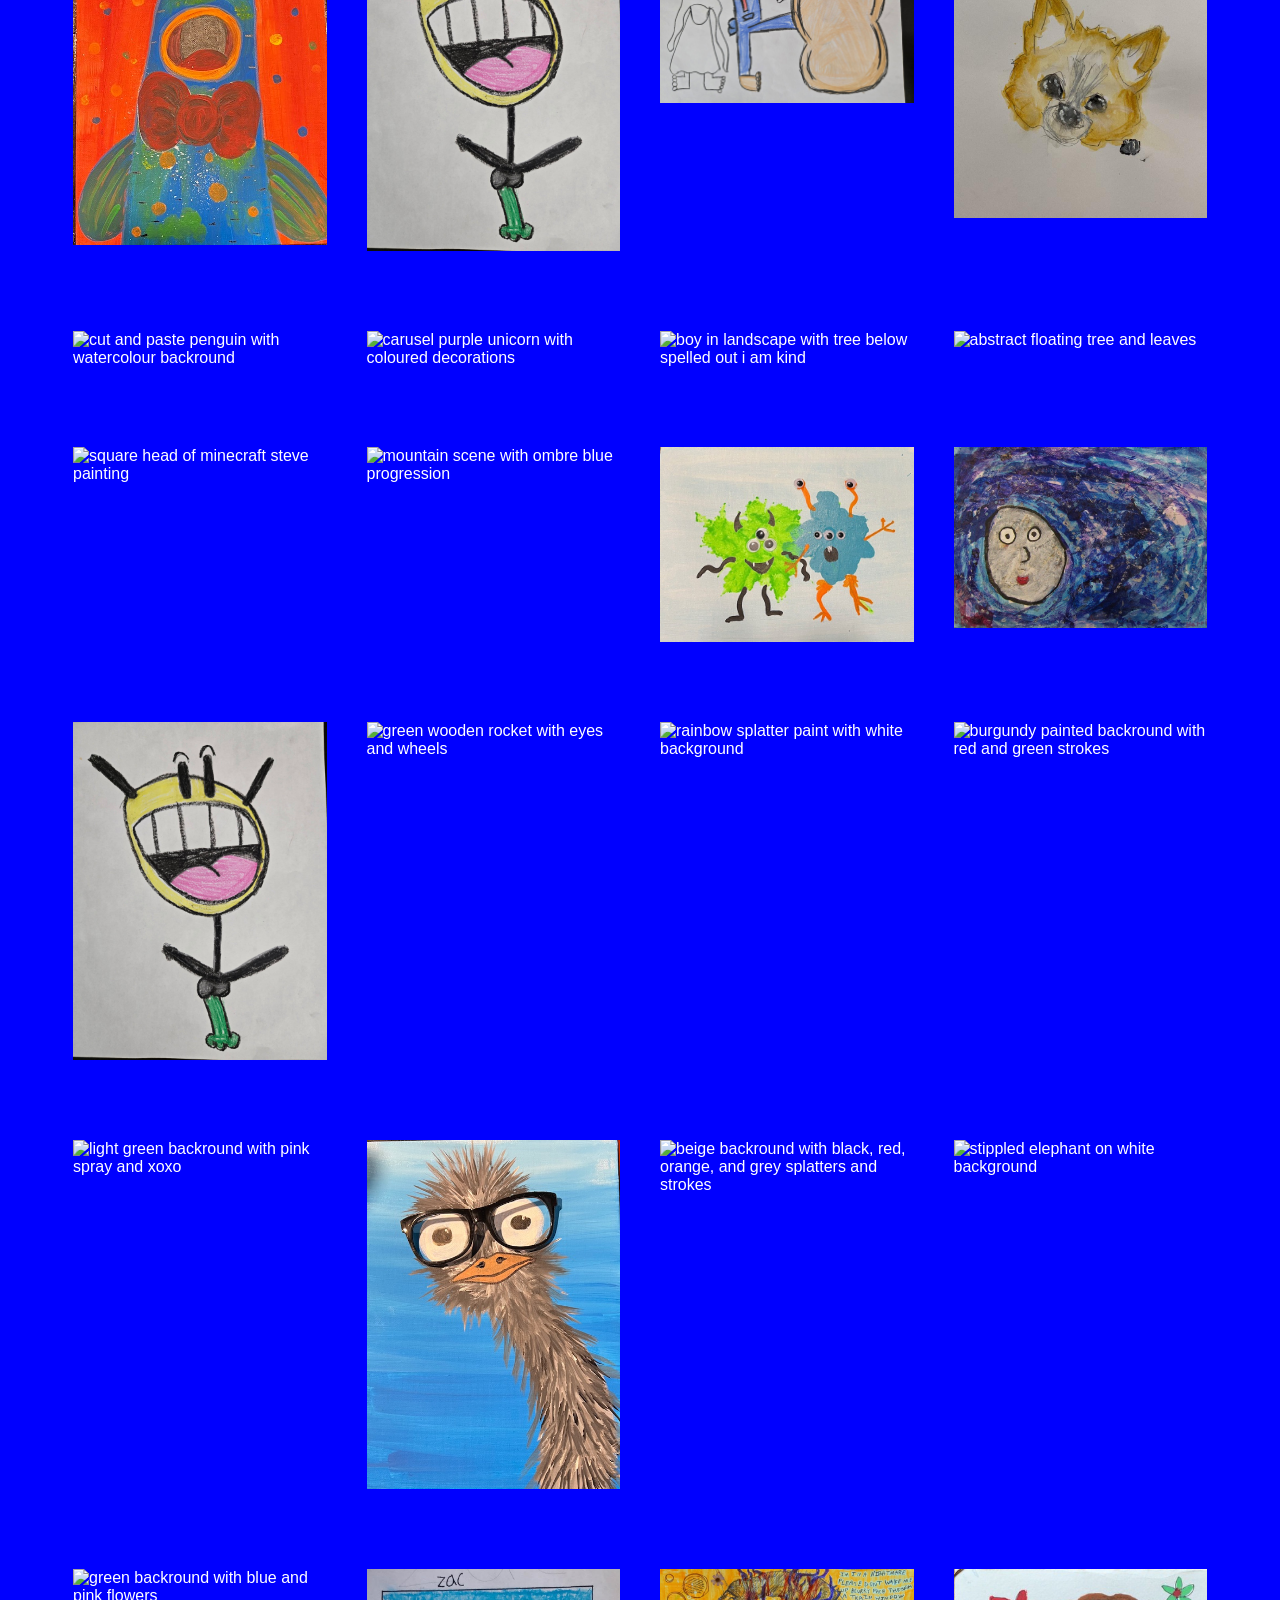
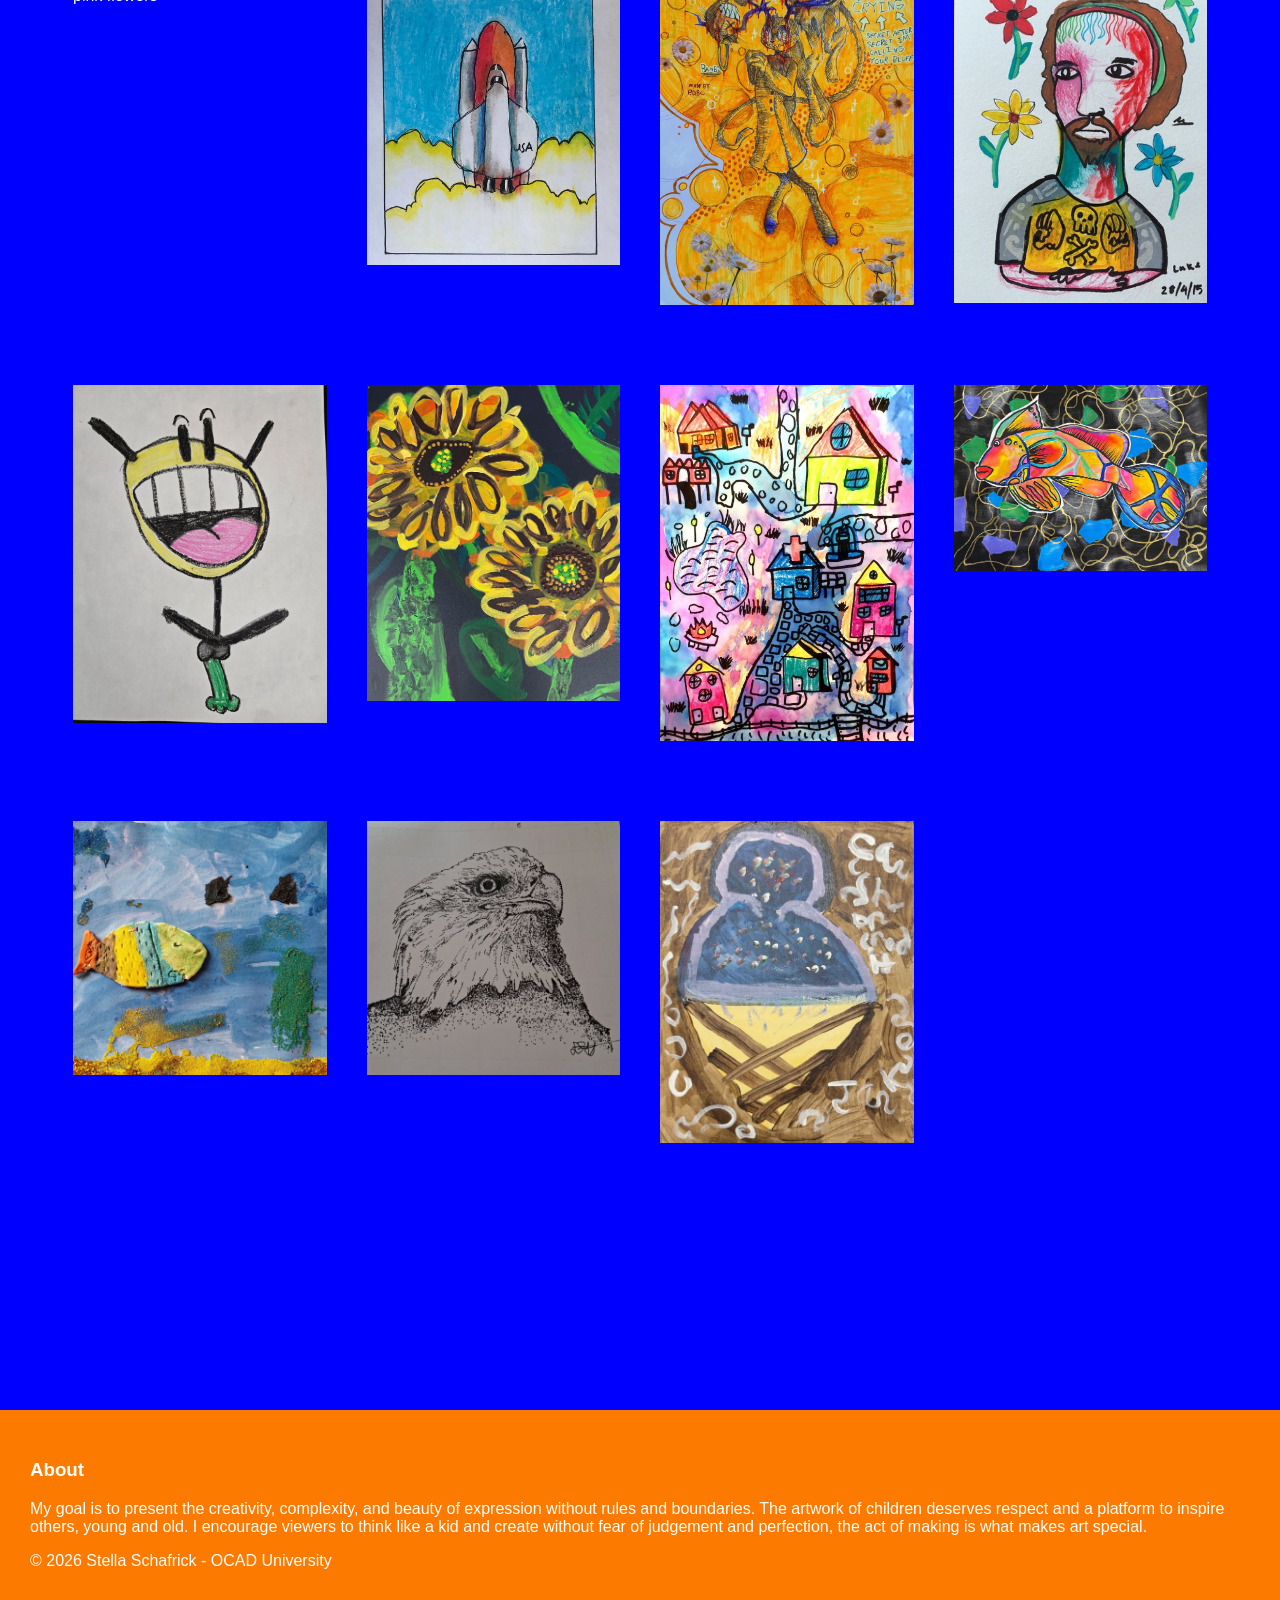
==== commit 401cddb1: "move" ====
--- a/index.html
+++ b/index.html
@@ -161,8 +161,12 @@
         <img src="img/happy man.jpg" onclick="openImage(this)" alt="happy emoji man on white backround">
     </div>  
 
-<div>
-    <img src="img/jessie 2.png" onclick="openImage(this)" data-caption="Splatter by Jessie, age 11" alt="rainbow splatter paint with white backround">
+    <div>
+        <img src="img/green rocket.png" onclick="openImage(this)" alt="green wooden rocket with eyes and wheels">
+    </div>  
+
+<div>
+    <img src="img/jessie 2.png" onclick="openImage(this)" data-caption="Splatter by Jessie, age 11" alt="rainbow splatter paint with white background">
     </div>  
  
     <div>
@@ -174,11 +178,15 @@
         </div>  
        
         <div>
+            <img src="img/ostrich.jpg" onclick="openImage(this)" alt="onstrich on blue background with glasses">
+        </div>  
+
+        <div>
             <img src="img/stella 2008.png" onclick="openImage(this)" data-caption="Stella, age 2" alt="beige backround with black, red, orange, and grey splatters and strokes">
         </div>  
 
       <div>
-           <img src="img/elephant12.png" onclick="openImage(this)" data-caption="Layla, age 12" alt="stippled elephant on white backround">
+           <img src="img/elephant12.png" onclick="openImage(this)" data-caption="Layla, age 12" alt="stippled elephant on white background">
      </div>  
      
      <div>
@@ -194,11 +202,35 @@
     </div>  
 
     <div>
-        <img src="img/Luke.jpg" onclick="openImage(this)" data-caption="by Luke" alt="male portrait with florals and white backround">
-    </div>  
-
-    <div>
-        <img src="img/jake7.jpg" onclick="openImage(this)" data-caption="Ice Cream by Jake, age 7" alt="blue icecream cone with brown backround">
+        <img src="img/Luke.jpg" onclick="openImage(this)" data-caption="by Luke" alt="male portrait with florals and white background">
+    </div>  
+
+    <div>
+        <img src="img/happy man.jpg" onclick="openImage(this)" alt="happy emoji man on white backround">
+    </div>  
+
+    <div>
+        <img src="img/sunflower.jpg" onclick="openImage(this)" alt="2 sunflowers on black background">
+    </div>  
+
+    <div>
+        <img src="img/colourful home.jpg" onclick="openImage(this)" alt="purple, pink, blue, and yellow backround with houses roads and scenery">
+    </div>  
+
+    <div>
+        <img src="img/rainbow fish.jpg" onclick="openImage(this)" alt="rainbow fish on mosiac background">
+    </div>  
+
+    <div>
+        <img src="img/fish.jpg" onclick="openImage(this)" alt="yellow fish in water">
+    </div>  
+
+    <div>
+        <img src="img/eagle.jpg" onclick="openImage(this)" alt="stippled eagle on white background">
+    </div>  
+
+    <div>
+        <img src="img/jake7.jpg" onclick="openImage(this)" data-caption="Ice Cream by Jake, age 7" alt="blue icecream cone with brown background">
       </div>
 
 </div>
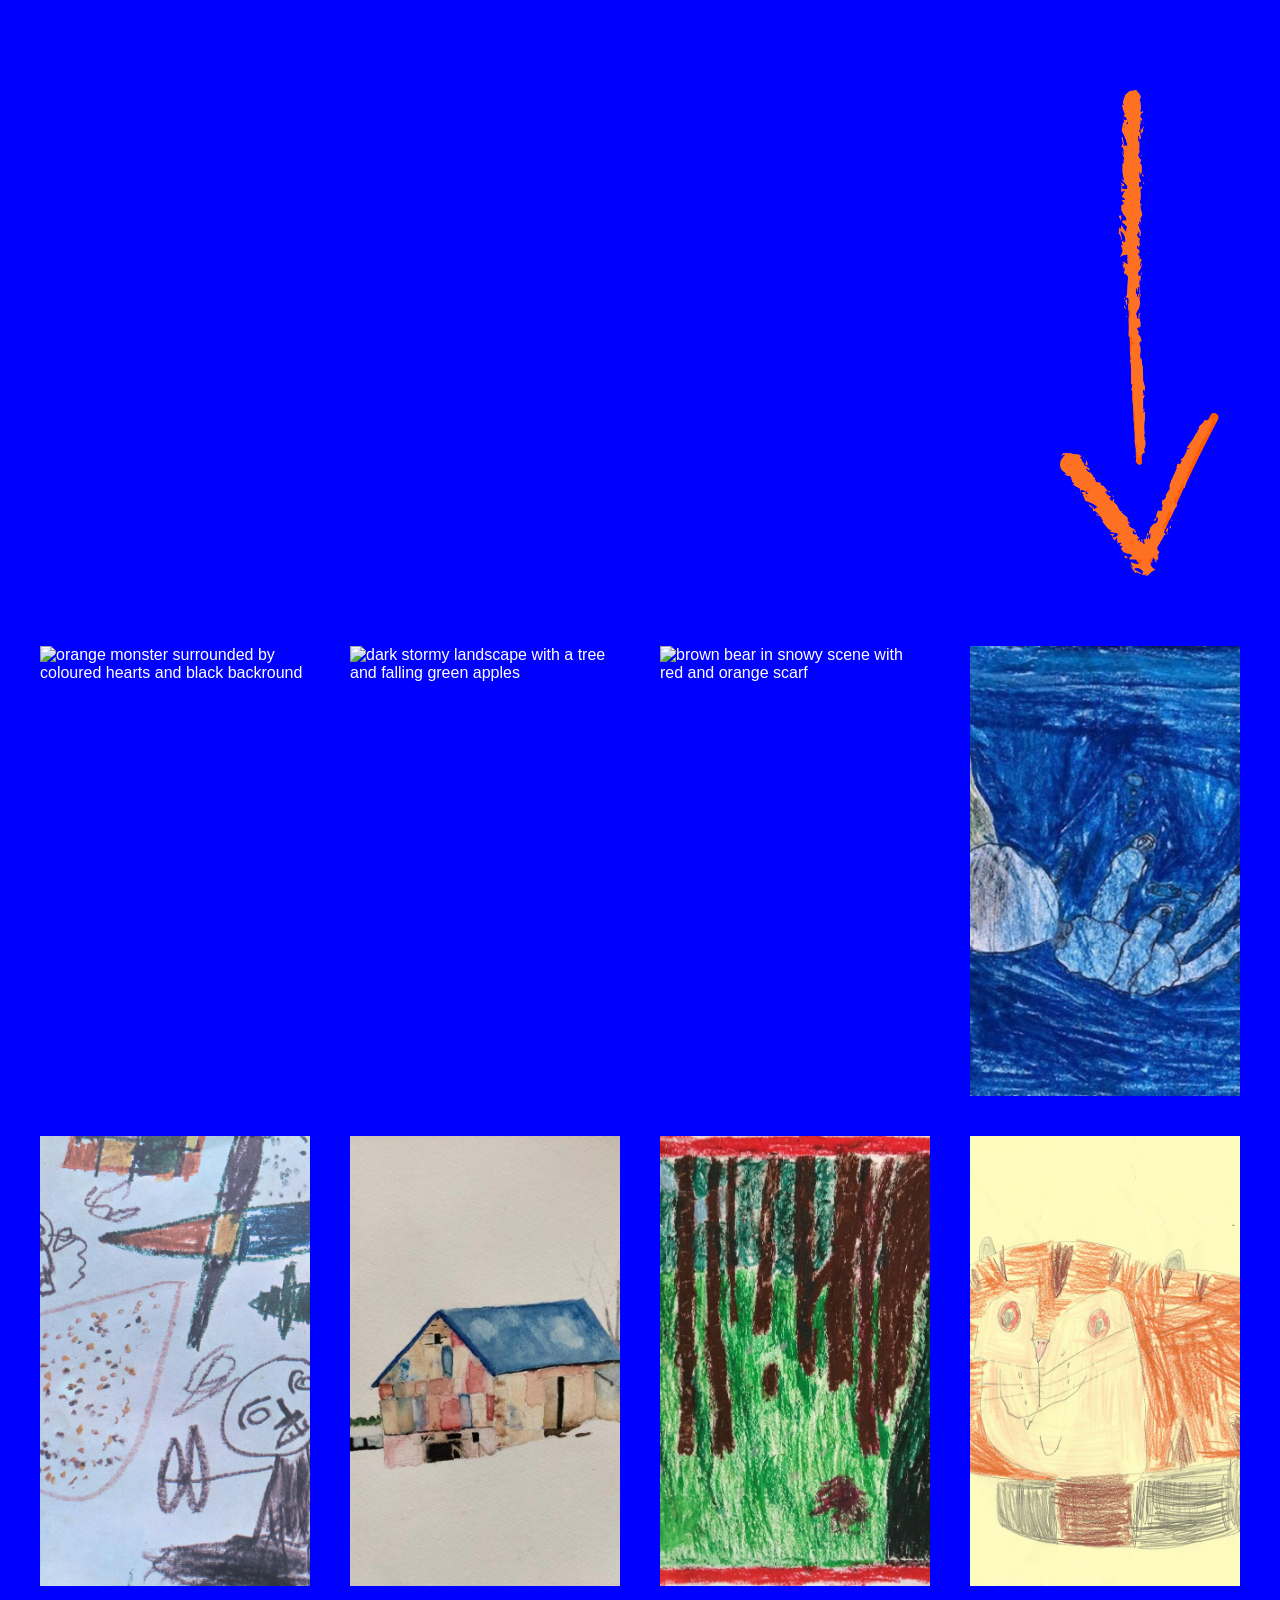
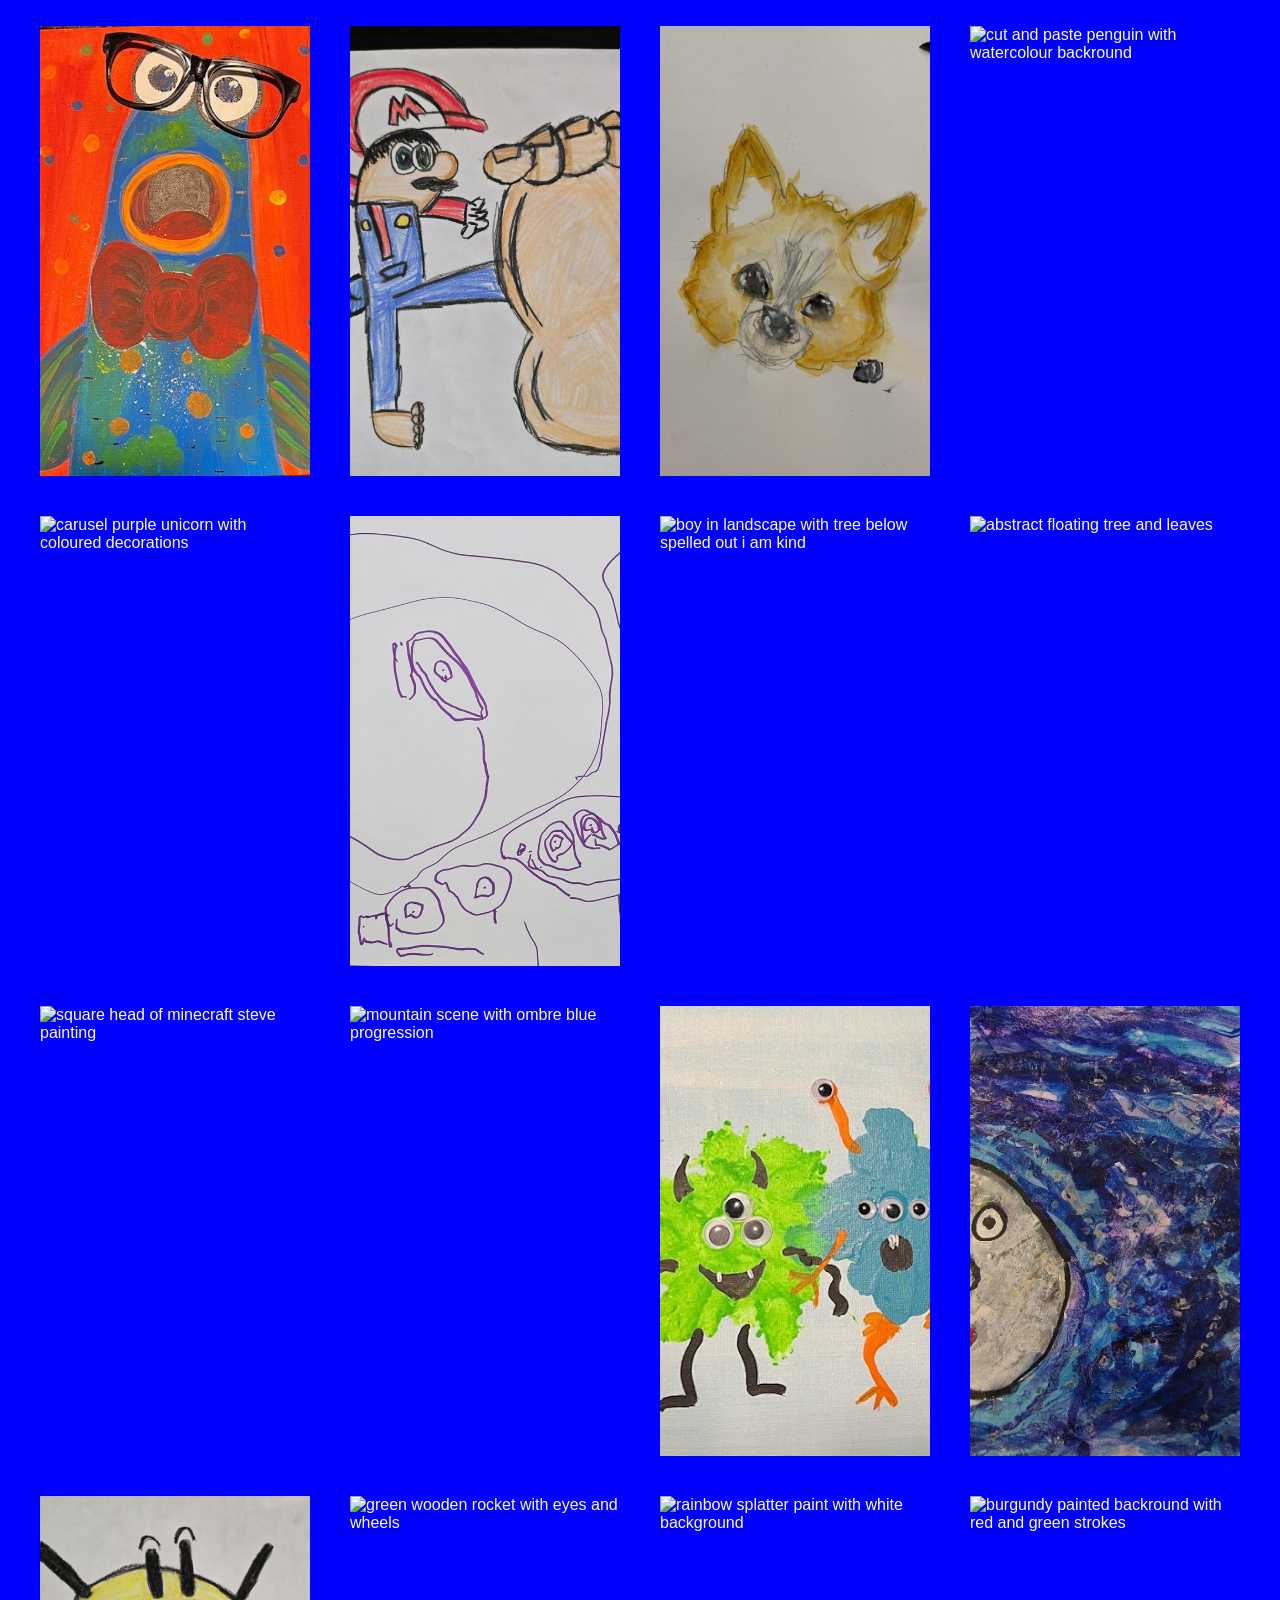
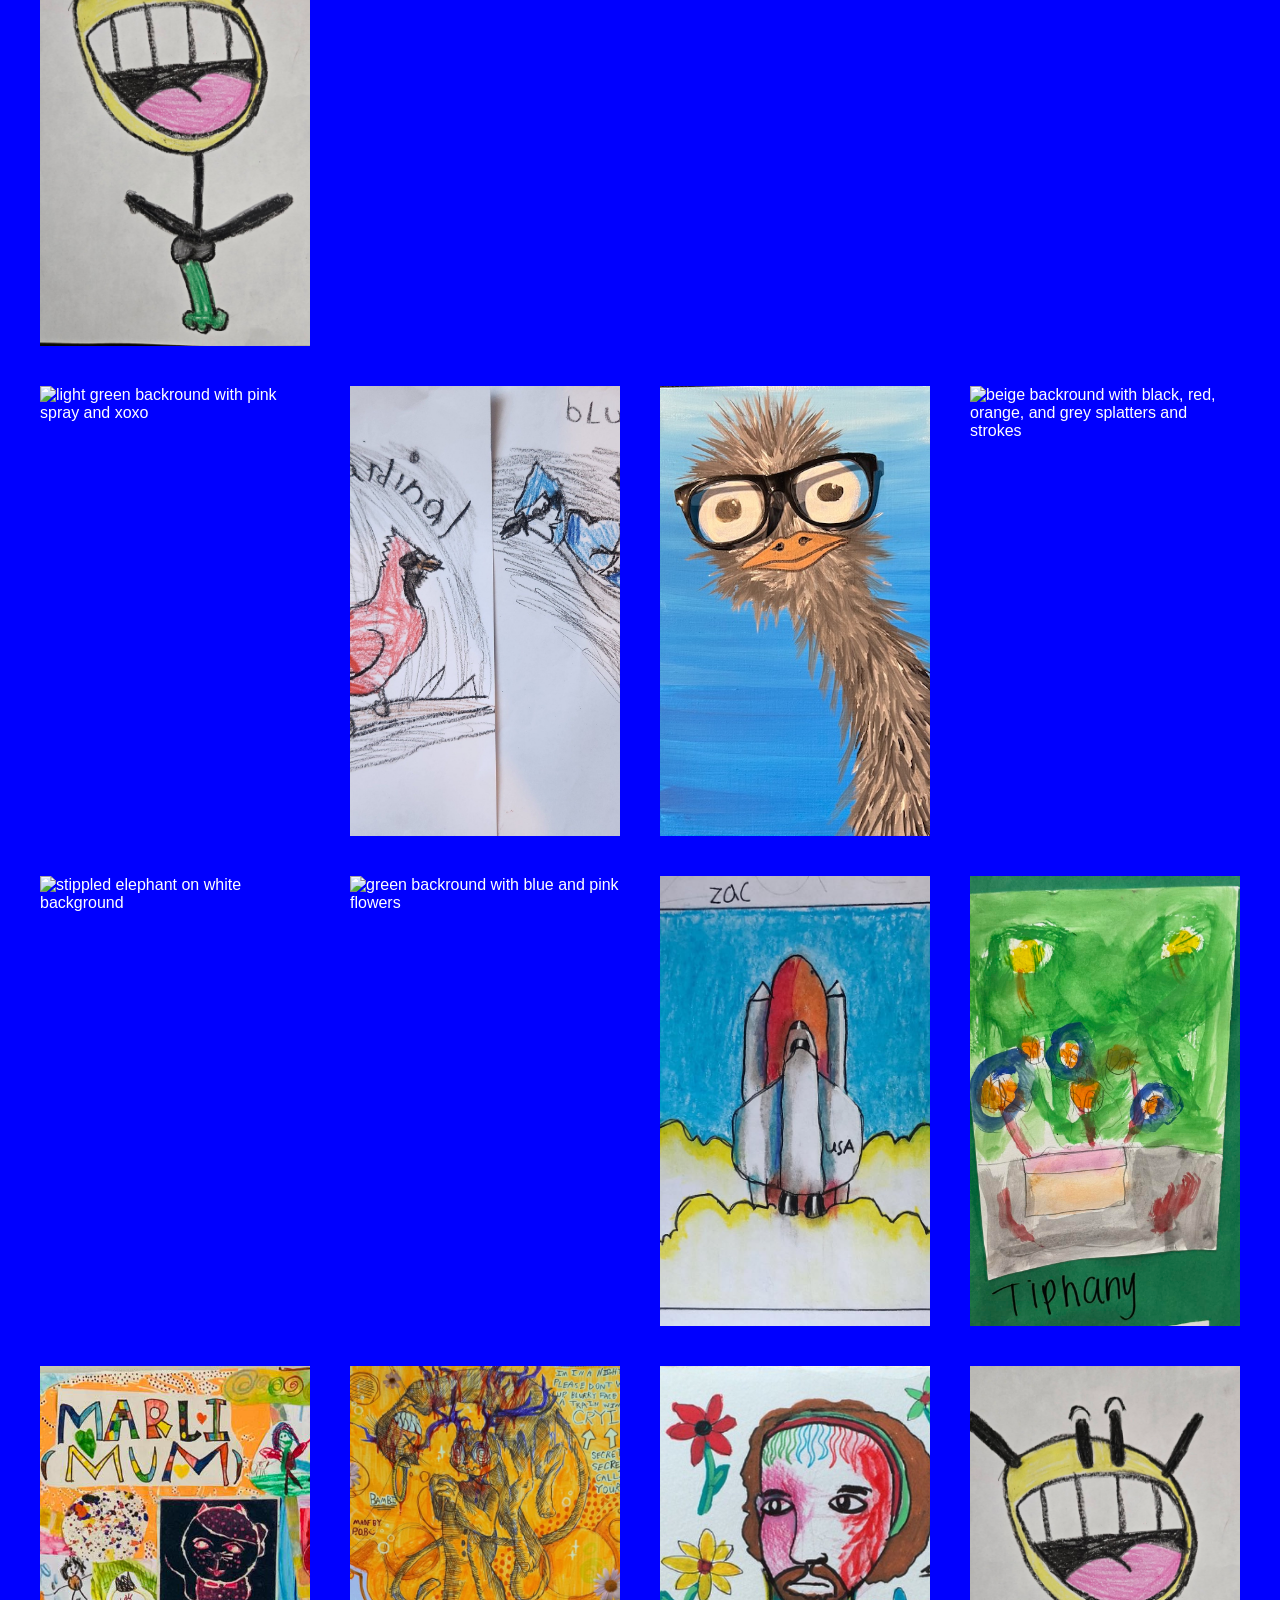
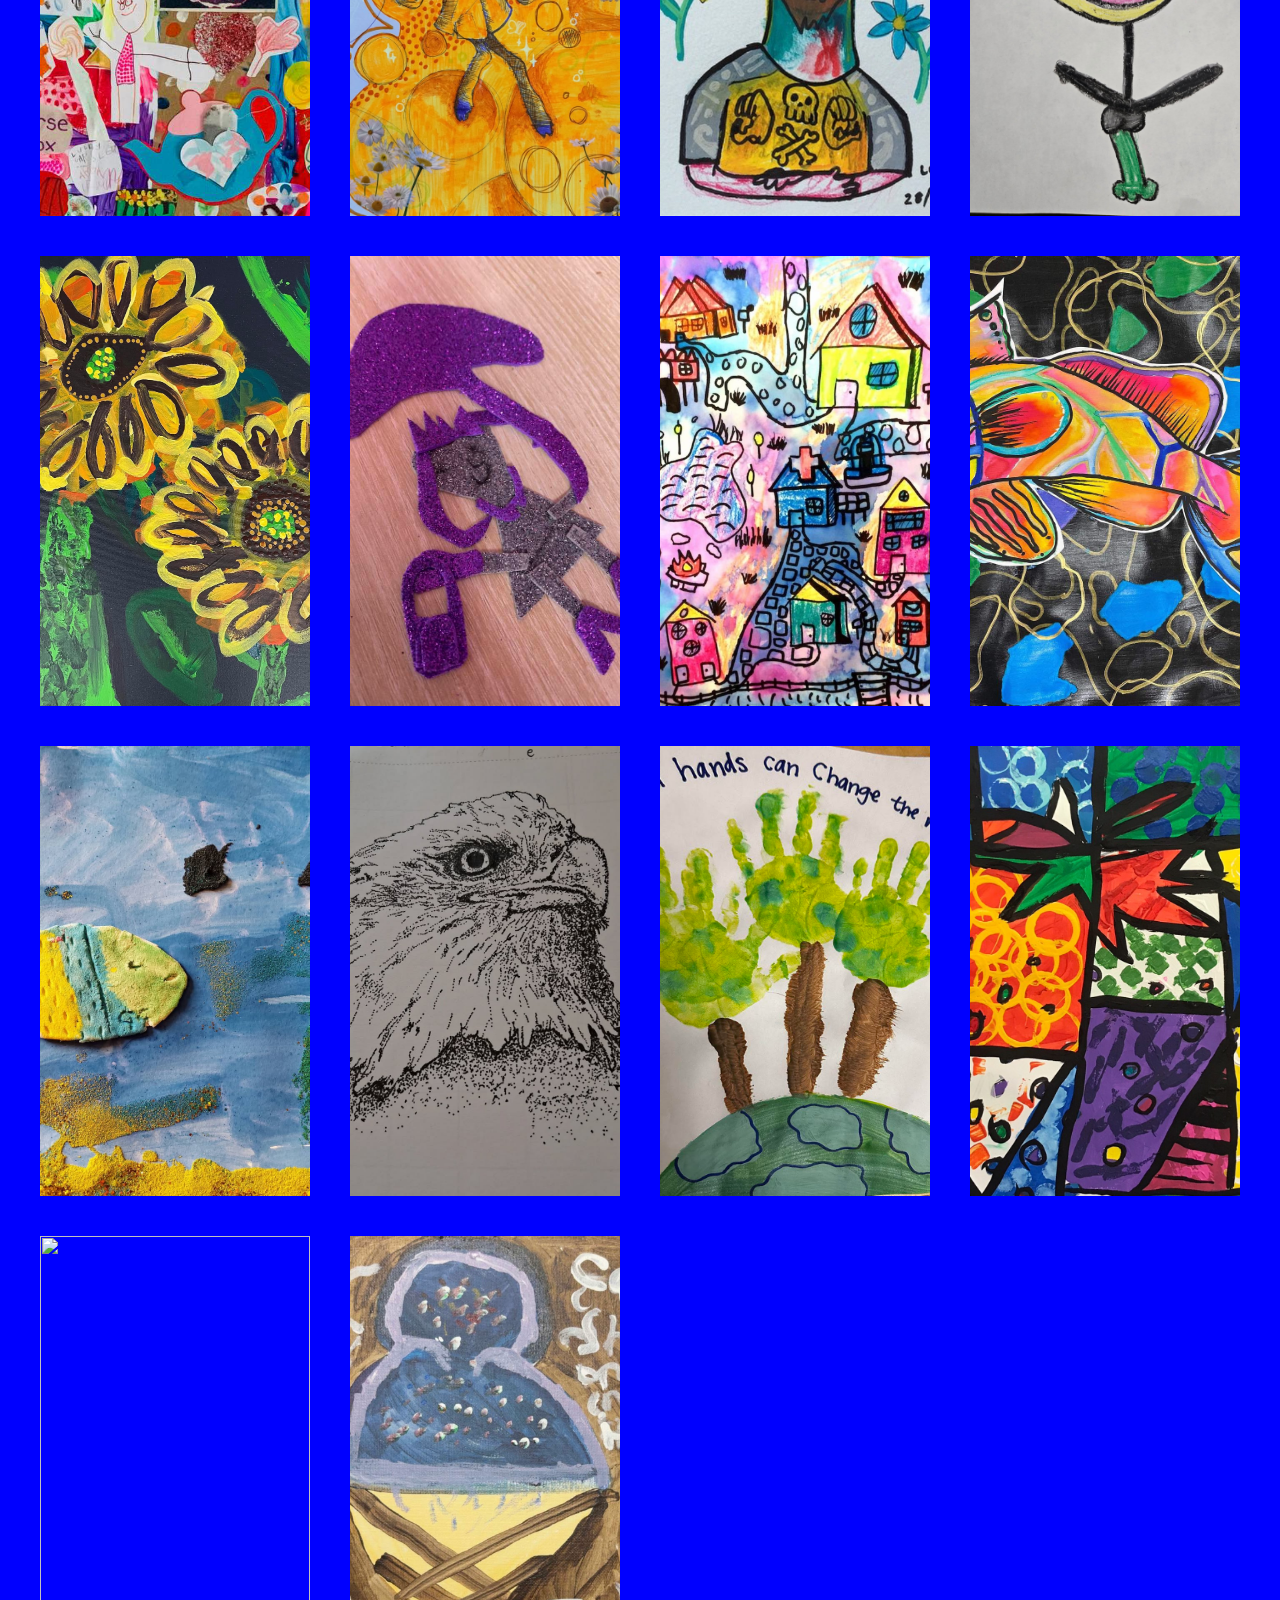
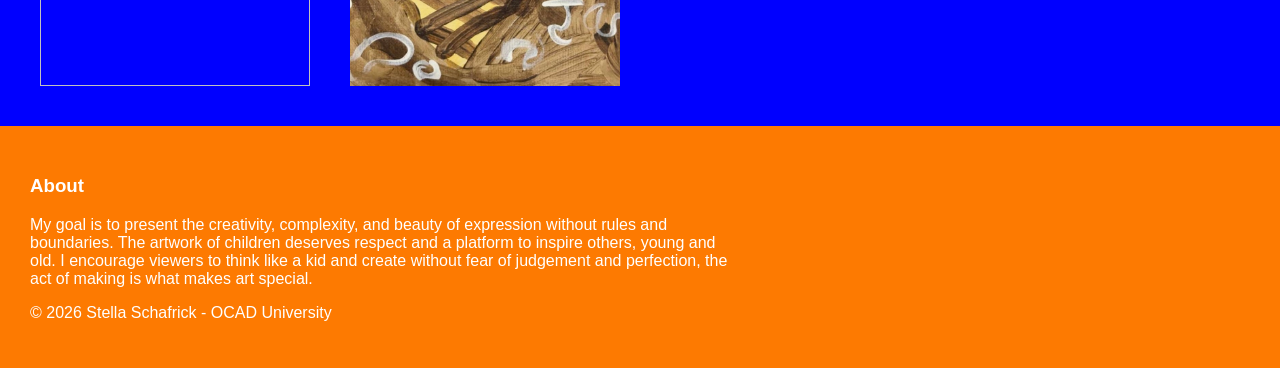
==== commit 7d091889: "move" ====
--- a/index.html
+++ b/index.html
@@ -1,7 +1,8 @@
 <!DOCTYPE html>
 <html lang="en">
 
-<head>
+
+
 
 <meta charset="UTF-8">
 <meta name="viewport" content="width=device-width, initial-scale=1.0">
@@ -10,7 +11,6 @@
 <script src="https://code.jquery.com/jquery-3.7.1.min.js" integrity="sha256-/JqT3SQfawRcv/BIHPThkBvs0OEvtFFmqPF/lYI/Cxo=" crossorigin="anonymous"></script>
 <script src="https://cdn.jsdelivr.net/npm/jquery.scrollto@2.1.3/jquery.scrollTo.min.js"></script>
 
-<div class="grid" data-masonry='{ "itemSelector": ".grid-item", "columnWidth": 200 }'>
 
 
 
@@ -48,11 +48,11 @@
 
 
         </nav>
-        <div class="header-left">
-            <h1 class="image-text">Think Like A Kid</h1>
-            <img src="img/arrow2.png" class="arrow-img">
-        </div>
-
+        <div class="header">
+            <div class="header-left">
+              <h1 class="image-text">Think Like A Kid</h1>
+              <img src="img/arrow2.png" class="arrow-img">
+            </div>
     </header>
 
     
@@ -114,9 +114,7 @@
                 <img src="img/seal.jpg" onclick="openImage(this)" alt="seal with glasses on red backround">
                 </div>      
 
-                <div>
-                    <img src="img/happy man.jpg" onclick="openImage(this)" alt="happy emoji man on white backround">
-                </div>  
+             
 
                 <div>
                     <img src="img/mario foot.jpg" onclick="openImage(this)" alt="mario with big foot sticking out">
@@ -133,6 +131,11 @@
     <img src="img/decorated carousel unicorn_brendan 2026_age 4.jpg" onclick="openImage(this)" data-caption="Carousel Unicorn by Brendan, age 4" alt="carusel purple unicorn with coloured decorations">
     </div>
 
+    <div>
+        <img src="img/heads.png" onclick="openImage(this)" alt="purple sketched heads at varying sizes with white background">
+    </div> 
+
+
 <div>
 <img src="img/self portrait_ronan _age 6.jpg" onclick="openImage(this)" data-caption="Self Portrait by Ronan, age 6" alt="boy in landscape with tree below spelled out i am kind">
 </div>
@@ -177,6 +180,10 @@
         <img src="img/jessie 2014.png" onclick="openImage(this)" data-caption="Stella, age 9" alt="light green backround with pink spray and xoxo">
         </div>  
        
+        <div>
+            <img src="img/alayna7.jpg" onclick="openImage(this)" data-caption="Birds by Alayna, age 7" alt="coloured mosiac strawberry">
+        </div> 
+
         <div>
             <img src="img/ostrich.jpg" onclick="openImage(this)" alt="onstrich on blue background with glasses">
         </div>  
@@ -198,6 +205,14 @@
     </div>  
 
     <div>
+        <img src="img/by tiphany.jpg" onclick="openImage(this)" data-caption="by Tiphany" alt="green painted flowers">
+    </div> 
+
+    <div>
+        <img src="img/collage.png" onclick="openImage(this)" alt="assorted rainbow collage">
+    </div> 
+
+    <div>
         <img src="img/P12.jpg" onclick="openImage(this)" data-caption="by P, age 12" alt="yellow backround with blue antlered chatacter in center">
     </div>  
 
@@ -214,6 +229,10 @@
     </div>  
 
     <div>
+        <img src="img/purple girl.jpg" onclick="openImage(this)" alt="Purple glittery girl with umbrella and purse">
+    </div> 
+
+    <div>
         <img src="img/colourful home.jpg" onclick="openImage(this)" alt="purple, pink, blue, and yellow backround with houses roads and scenery">
     </div>  
 
@@ -229,6 +248,18 @@
         <img src="img/eagle.jpg" onclick="openImage(this)" alt="stippled eagle on white background">
     </div>  
 
+    <div>
+        <img src="img/small hands.png" onclick="openImage(this)"  alt="trees made from handprints and words reading small hands change the world">
+    </div> 
+
+    <div>
+        <img src="img/by romeo.jpg" onclick="openImage(this)" data-caption="Strawberry by Romeo" alt="coloured mosiac strawberry">
+    </div>  
+
+    <div>
+        <img src="img/minecraft sky base.png" onclick="openImage(this)" data-caption="minecraft sky base on white backround">
+    </div> 
+    
     <div>
         <img src="img/jake7.jpg" onclick="openImage(this)" data-caption="Ice Cream by Jake, age 7" alt="blue icecream cone with brown background">
       </div>
@@ -241,22 +272,21 @@
 
 
 </script>
-
-        <div class="page-container">
-          
-      
-          <footer id="about">
-
-            <h3>About</h3>
-            <p>My goal is to present the creativity, complexity, and beauty of expression without rules and boundaries. 
-                The artwork of children deserves respect and a platform to inspire others, young and old. 
-                I encourage viewers to think like a kid and create without fear of judgement and perfection, the act of making is what makes art special. </p>
-            <p>© 2026 Stella Schafrick - OCAD University</p>
-          </footer>
-      
-        </div>
-      </body>
-
+<footer id="about">
+    <div class="footer-content">
+  
+      <h3>About</h3>
+  
+      <p>
+        My goal is to present the creativity, complexity, and beauty of expression without rules and boundaries. 
+        The artwork of children deserves respect and a platform to inspire others, young and old. 
+        I encourage viewers to think like a kid and create without fear of judgement and perfection, the act of making is what makes art special.
+      </p>
+  
+      <p>© 2026 Stella Schafrick - OCAD University</p>
+  
+    </div>
+  </footer>
    
       
      
--- a/main.css
+++ b/main.css
@@ -18,7 +18,11 @@
       width: 100%;
       padding: 30px 60px;
       box-sizing: border-box;
-    }
+      display: flex;
+      justify-content: space-between;
+      align-items: flex-end;
+    }
+
         nav.header-right {
           
           position:fixed;
@@ -65,34 +69,22 @@
     
     
     .image-grid {
-          
-      display: grid-lanes;
-      grid-template-columns: repeat(auto-fill, minmax(120px, 1fr));
-  
-        display: grid;
-        padding: 73px;
-        break-inside: avoid;
-        grid-template-columns: repeat(4, 1fr);
-        gap: 40px;
-        }
-
-        
-
-
+      display: grid;
+      grid-template-columns: repeat(4, 1fr);
+      gap: 40px;
+      align-items: start;
+      grid-auto-flow: dense;
+      padding: 40px;
+      
+    }
     
     .image-grid img {
-    
-    width: 100%;
-    max-width: 600px;
-    display: grid;
-    margin: auto;
-    cursor: pointer;
-    transition: transform 0.2s;
-    
-
-    
-    }
-    
+      width: 100%;
+      height: auto;
+      display: block;
+      height: 450px;     
+      object-fit: cover;
+    }
     
   
     .grid-container {
@@ -134,31 +126,21 @@
         text-align: center;
         max-width: 80vw;
       }
-            .image-grid img {
-                cursor: pointer;
-                transition: transform 0.2s;
-                break-inside: avoid;
-                gap: 20px;
-                width: 100%;
-                display: block;
-
-                }
-
-                .image-grid div {
-                  break-inside: avoid;
-                  margin-bottom: 40px; 
-                }
+            
+
+              
                 
-                .image-grid img:hover {
-                transform: scale(1.05) rotate(3deg);
-                }
+      .image-grid img:hover {
+        transform: scale(1.05) rotate(3deg);
+      }
     
  .description {
      width: 750px;           
-     padding: 60px;         
      text-align: left;       
      border-radius: 2px; 
-     font-size: 14px;           
+     font-size: 20px;    
+     padding-left: 65px;
+
       
 }
 
@@ -171,6 +153,14 @@
 
 }
 
+.h3 {
+  font-family: "peckham-press", sans-serif;
+  font-weight: 400;
+  color: blue;
+
+
+}
+
 .image-link img {
     width: 300px;
     border-radius: 12px;
@@ -208,18 +198,23 @@
       flex: 1;
     }
     
-    footer {
+    .footer-content {
       background: #fd7a01;
       color: white;
       text-align: left;
       padding: 30px;
       margin-top: auto;  
       background-image: url('img/orange1.jpg');
-
-      }
-    
+      }
+
+      footer p {
+        max-width: 700px;
+      }
+
+  
    
     .button {
+      font-family: "peckham-press", sans-serif;
       position: fixed;    
       top: 0;
       left: 0;
@@ -250,17 +245,17 @@
     
     .header-left {
       font-family: "peckham-press", sans-serif;
-      align-items: left;
       width: 100%;
       font-size: 40px;
       color:#fd7a01;
-      margin-bottom: -110px; 
-    }
-
-    .description {
-      font-size: 20px;
-
-    }
+      display: flex;
+      padding-left: 0px;
+      align-items: flex-end; 
+      gap: 20px; /
+
+    }
+
+  
 
     .form-container {
       display: flex;
@@ -271,19 +266,33 @@
 
 
     .form-container img {
-      width: 400px; /* or whatever size you want */
+      width: 400px; 
       height: auto;
       display: block;
       padding: 50px;
     }
 
     
+    .arrow-container {
+      display: flex;
+      justify-content: flex-end; 
+      align-items: flex-end;
+
+    }
+
     .arrow-img {
       width: 160px;
-      height: auto;
-      align-items: right;
-    }
-    
+      height: auto;  
+      align-items: right;  
+    }
+   
+    
+
+p {
+  margin-top: 0;
+}
+
+
     @media (max-width:950px) {
     nav.header-right {
       position:static;
@@ -295,6 +304,8 @@
     .arrow-img {
         width: 100px;
         height: 200px;
+        align-items: right;
+
       }
 
       .image-grid {
@@ -312,7 +323,7 @@
     }
 
     .h1 {
-      text-align: right;
+      text-align: left;
     }
 
     .form-container img {
@@ -321,5 +332,13 @@
   
     }
    
+    .description {
+      max-width: 400px;
+    }
+
+    .form-container {
+      max-width: 400px;
+
+    }
   
     }
